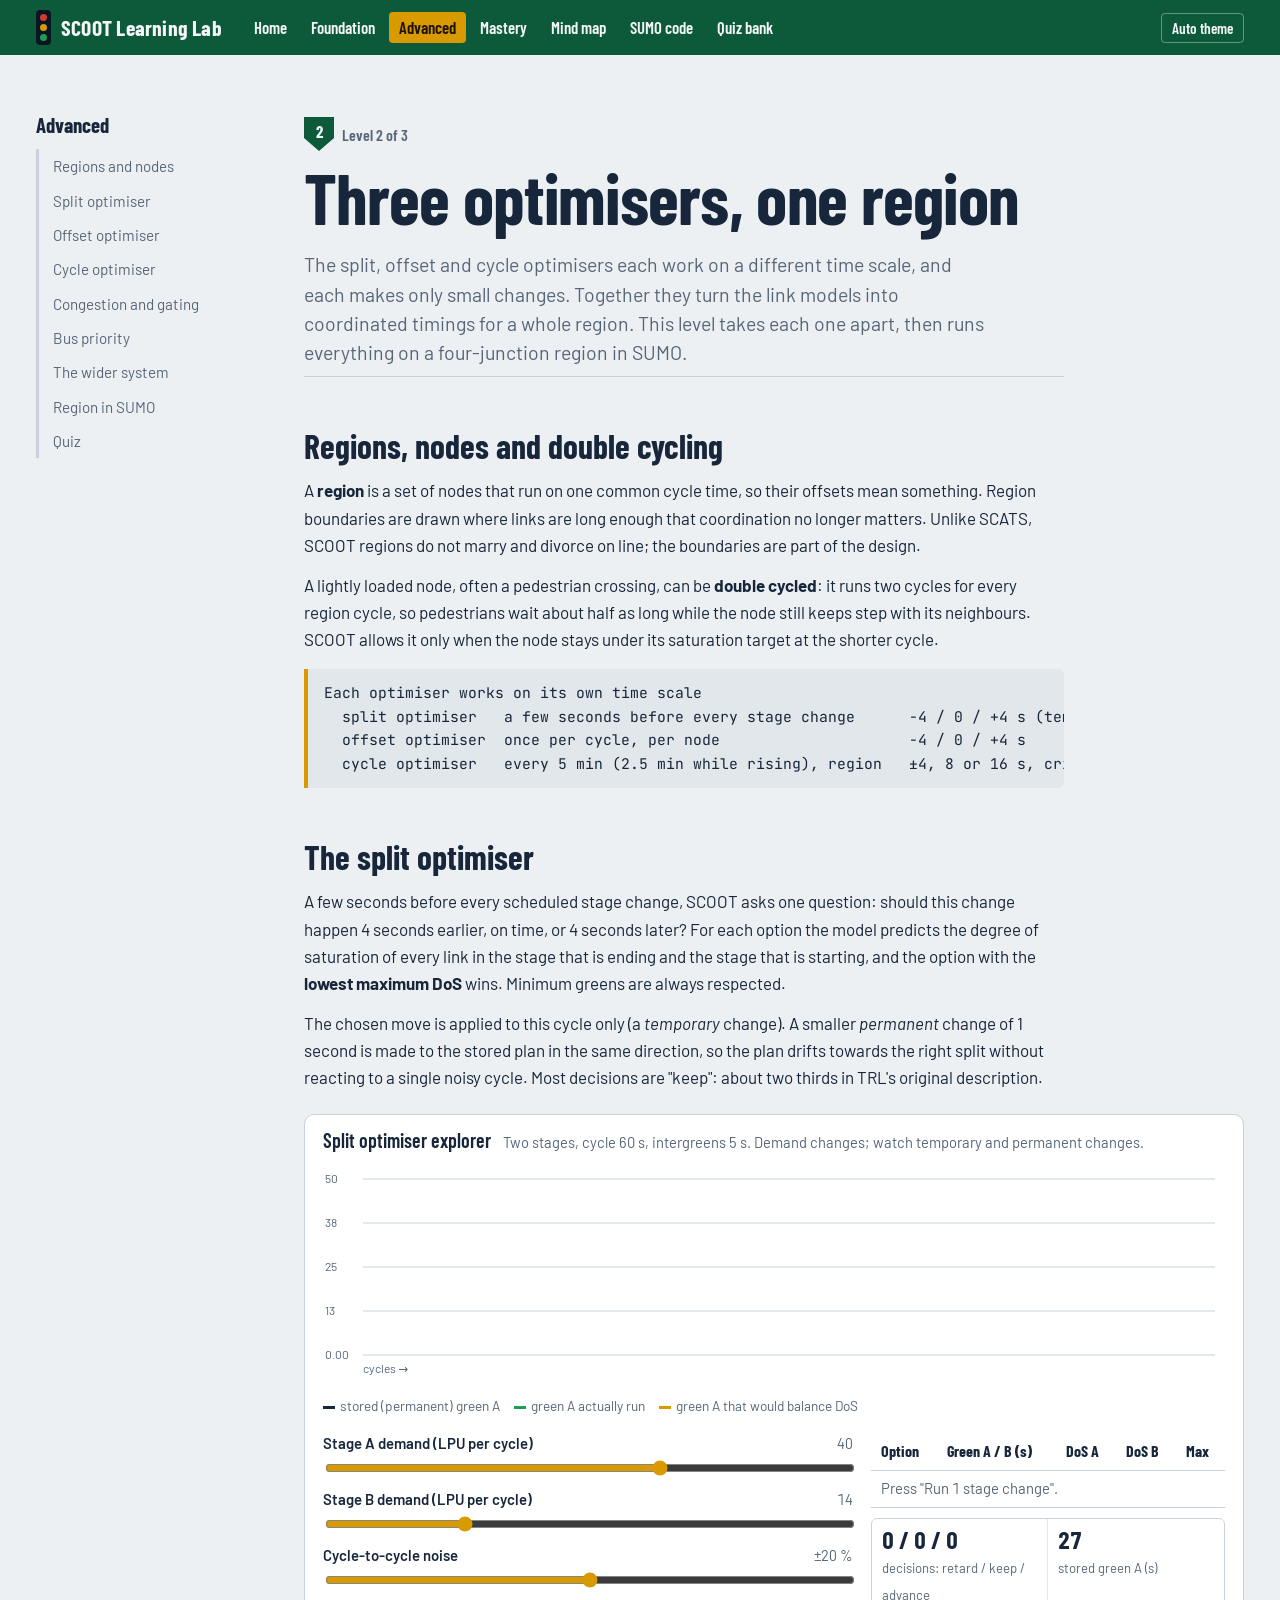
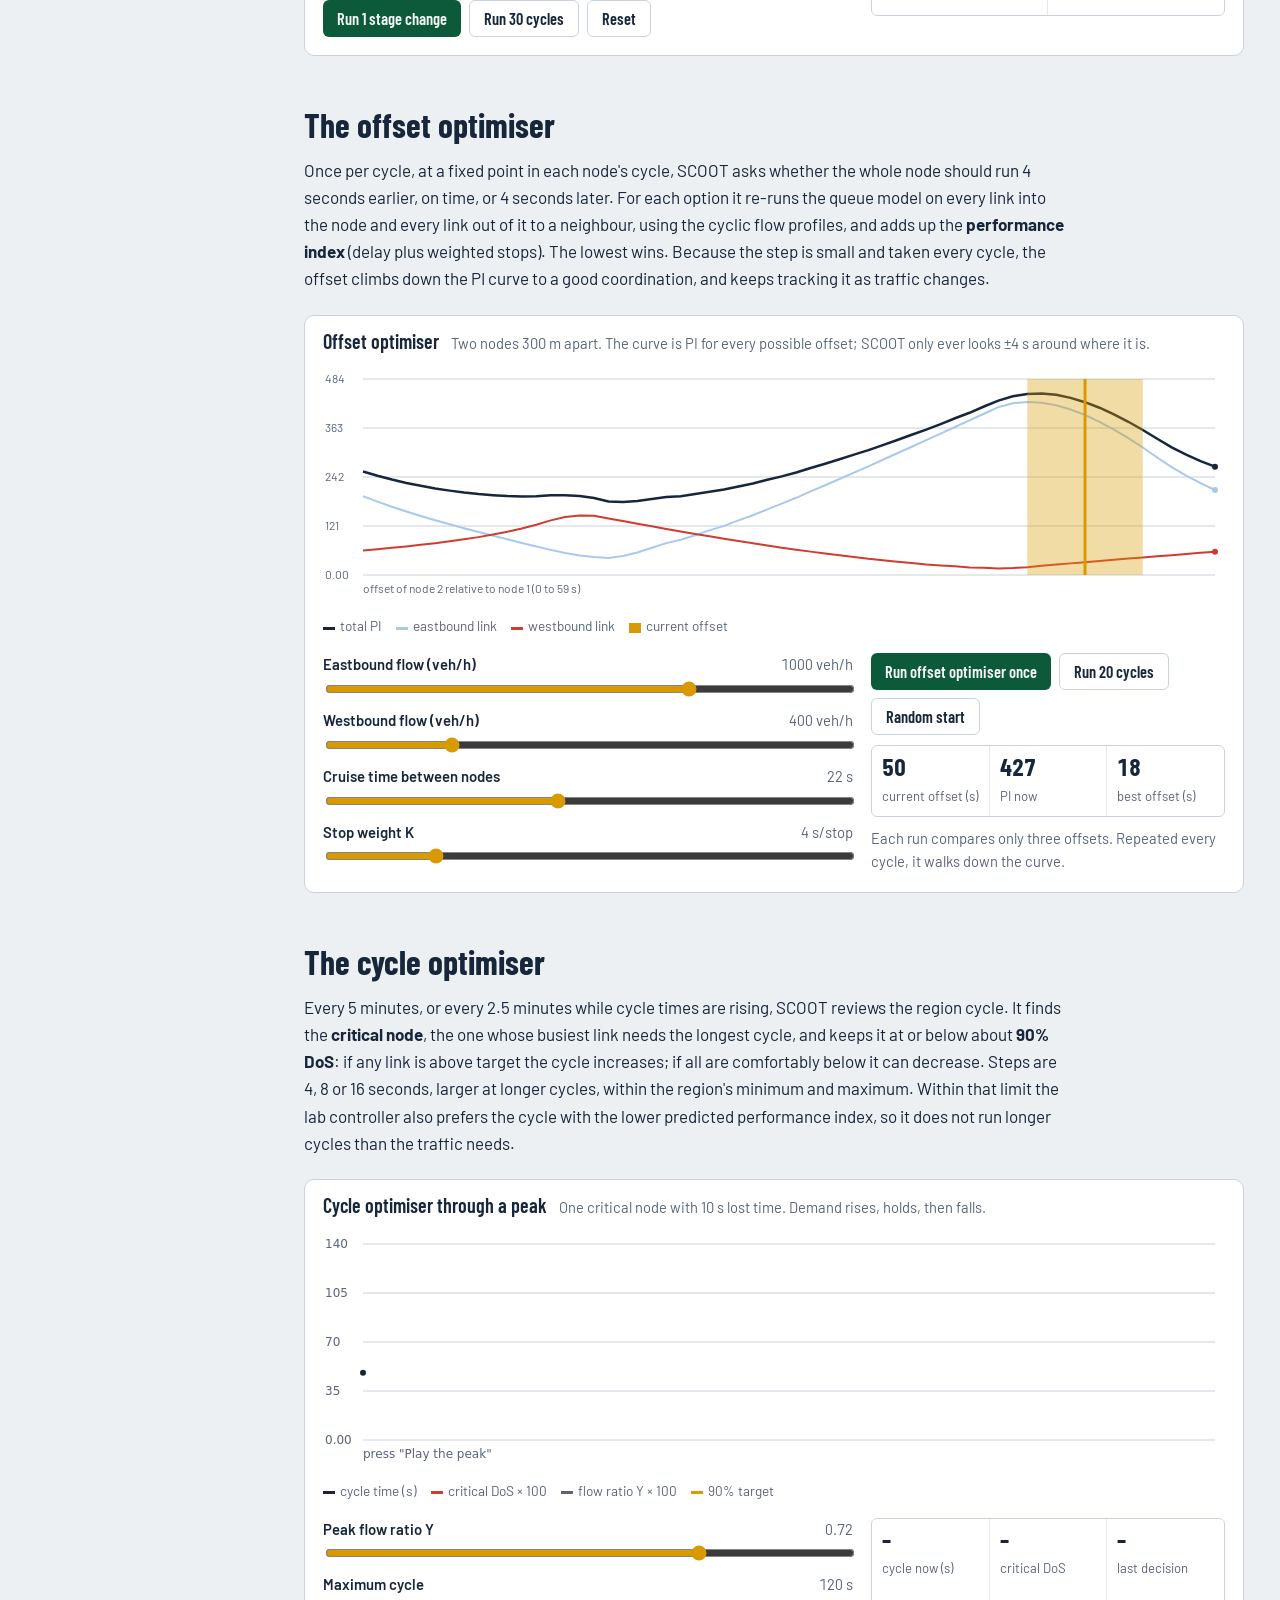
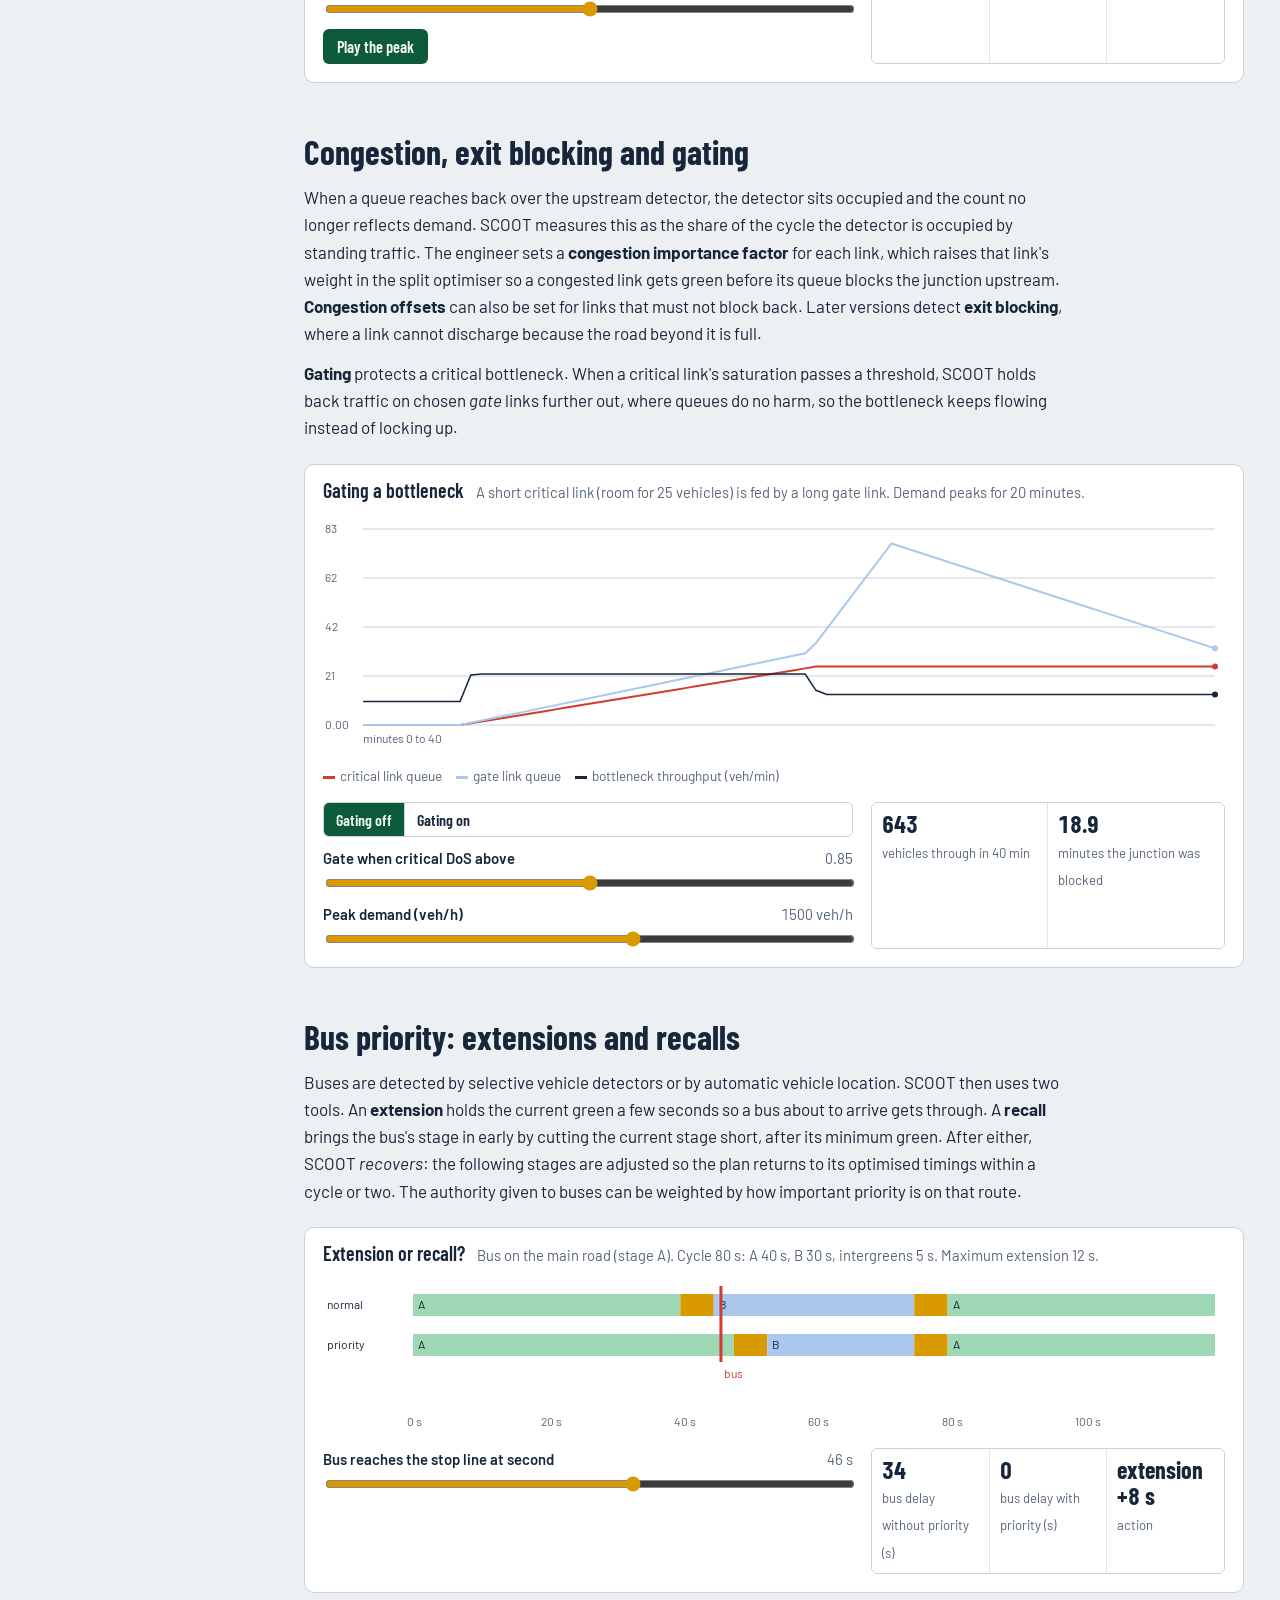
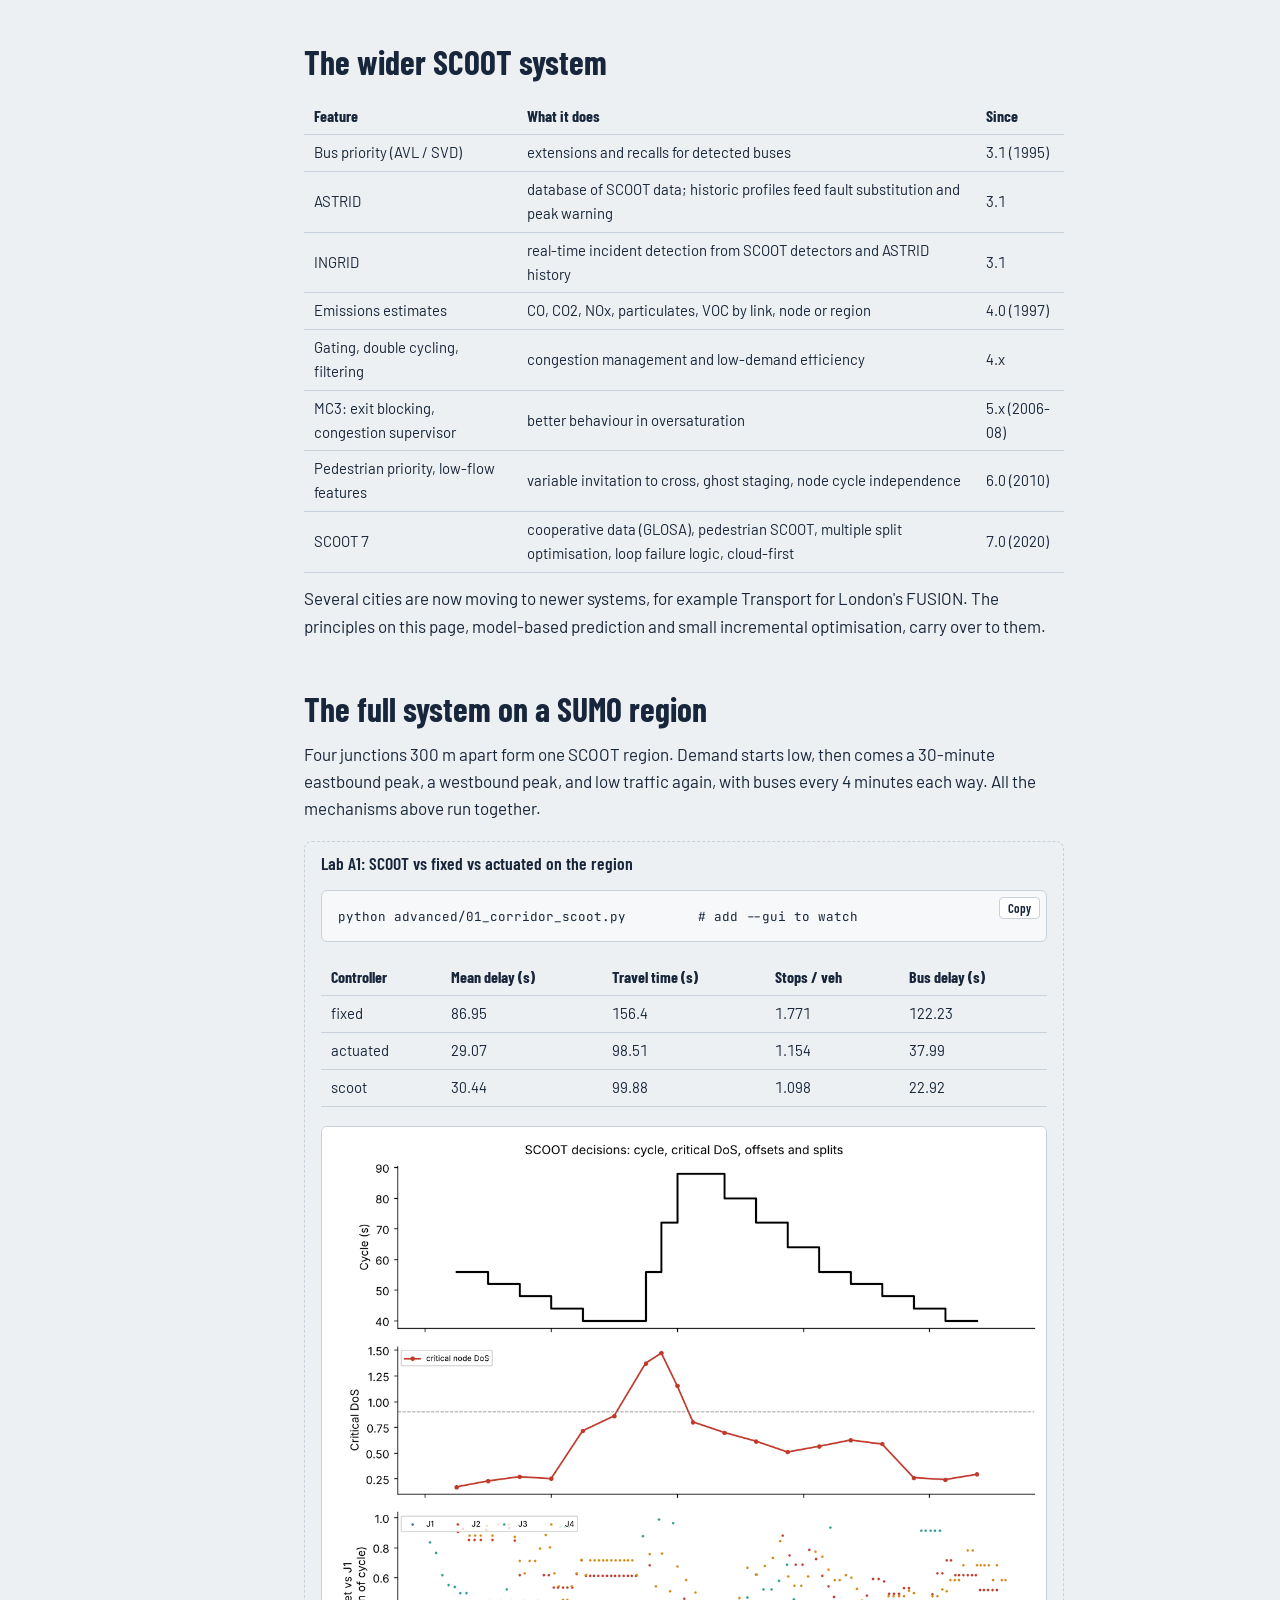
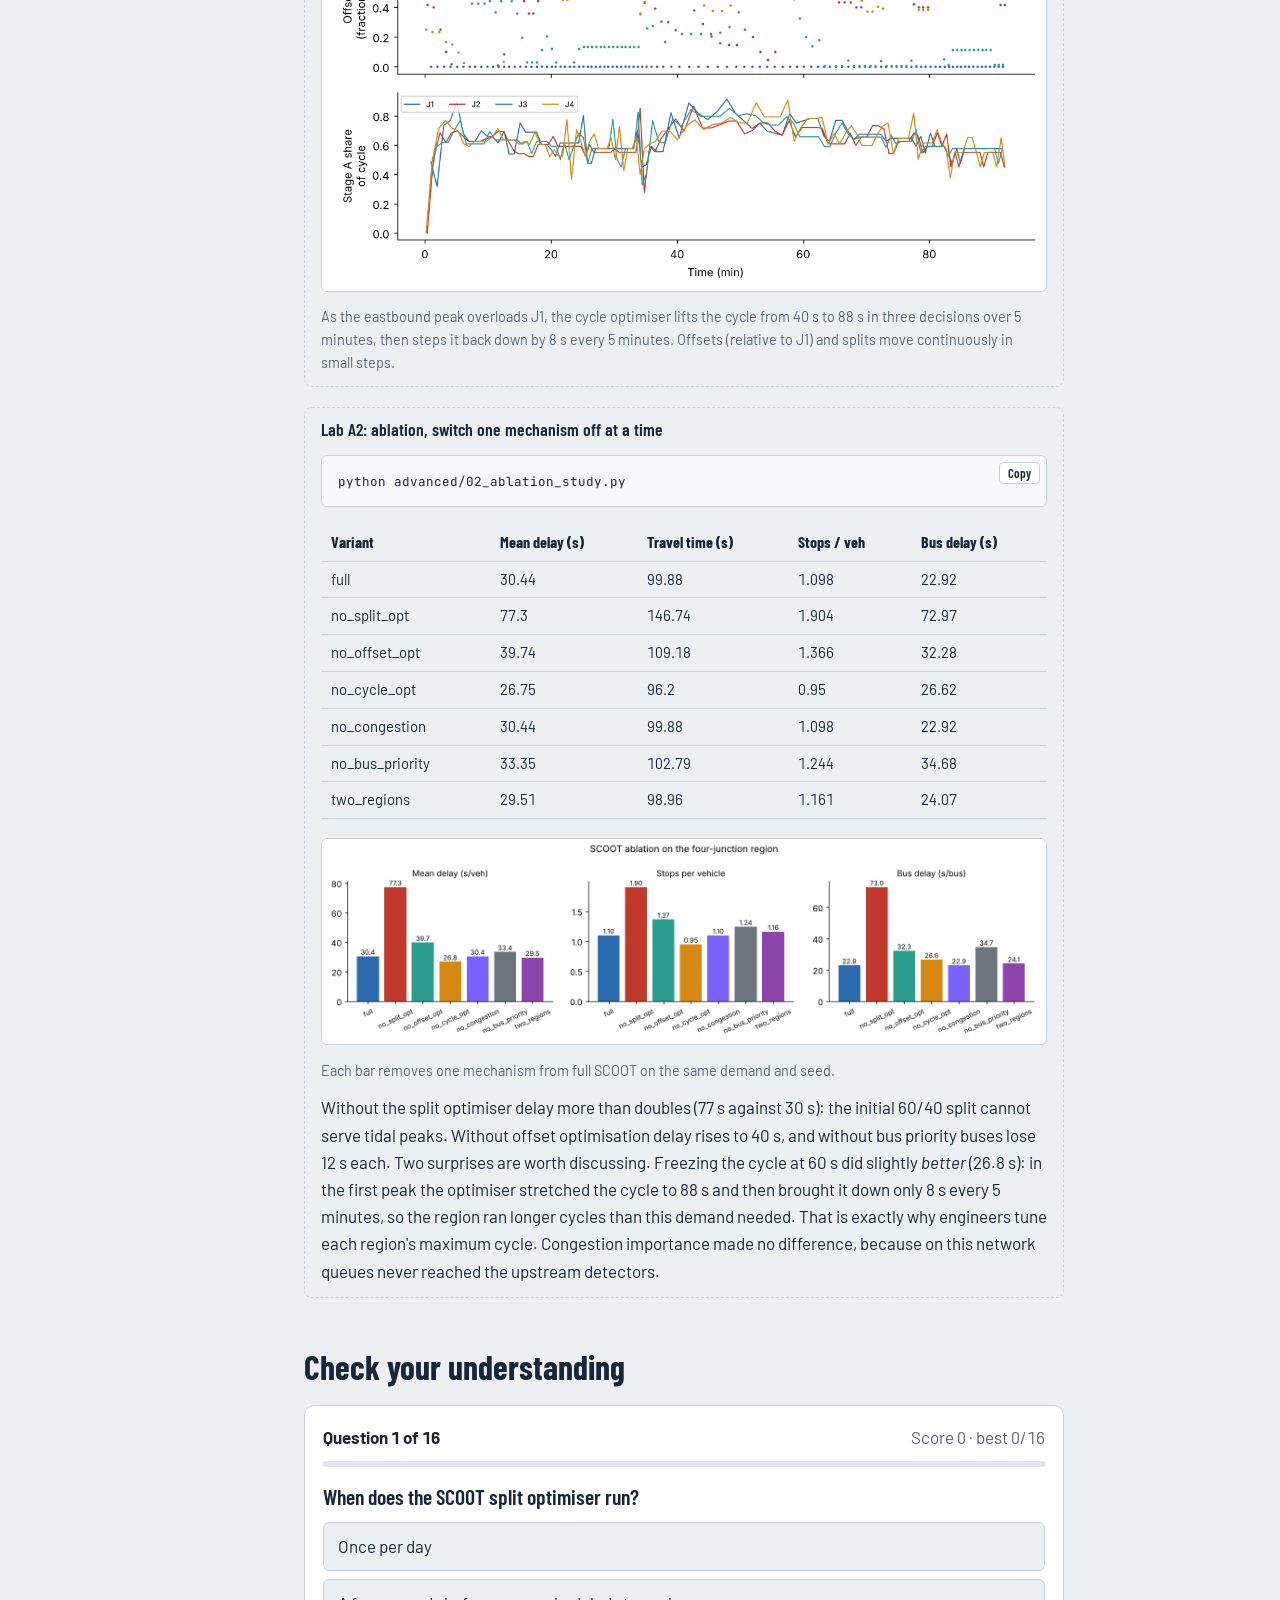
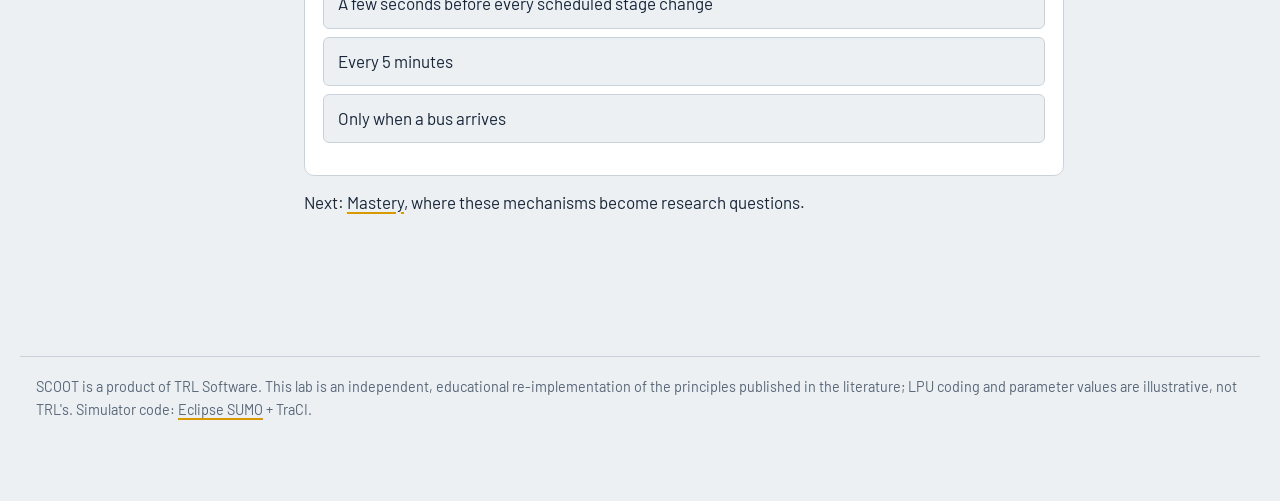
==== docs/advanced.html @ c35f0440 "Unpack SCOOT Learning Lab" ====
<!doctype html>
<html lang="en">
<head>
<meta charset="utf-8">
<meta name="viewport" content="width=device-width, initial-scale=1, viewport-fit=cover">
<title>SCOOT Advanced</title>
<meta name="claude:viewport-fit-sides" content="cover">
<link rel="preconnect" href="https://fonts.googleapis.com"><link rel="preconnect" href="https://fonts.gstatic.com" crossorigin>
<link rel="stylesheet" href="https://fonts.googleapis.com/css2?family=Barlow+Condensed:wght@500;600;700&family=Barlow:ital,wght@0,400;0,500;0,600;1,400&family=JetBrains+Mono:wght@400;600&display=swap">
<link rel="stylesheet" href="css/site.css">
</head>
<body>
<div class="wrap layout">
  <aside class="route" aria-label="On this page"><span class="level-name">Advanced</span><ol></ol></aside>
  <main class="content">
    <header class="level-head prose">
      <span class="level-tag"><span class="shield">2</span>Level 2 of 3</span>
      <h1>Three optimisers, one region</h1>
      <p class="lede">The split, offset and cycle optimisers each work on a different time scale, and each makes only small changes. Together they turn the link models into coordinated timings for a whole region. This level takes each one apart, then runs everything on a four-junction region in SUMO.</p>
    </header>

    <section class="prose">
      <h2 id="regions" data-short="Regions and nodes">Regions, nodes and double cycling</h2>
      <p>A <strong>region</strong> is a set of nodes that run on one common cycle time, so their offsets mean something. Region boundaries are drawn where links are long enough that coordination no longer matters. Unlike SCATS, SCOOT regions do not marry and divorce on line; the boundaries are part of the design.</p>
      <p>A lightly loaded node, often a pedestrian crossing, can be <strong>double cycled</strong>: it runs two cycles for every region cycle, so pedestrians wait about half as long while the node still keeps step with its neighbours. SCOOT allows it only when the node stays under its saturation target at the shorter cycle.</p>
      <div class="formula">Each optimiser works on its own time scale
  split optimiser   a few seconds before every stage change      -4 / 0 / +4 s (temporary), ±1 s (permanent)
  offset optimiser  once per cycle, per node                     -4 / 0 / +4 s
  cycle optimiser   every 5 min (2.5 min while rising), region   ±4, 8 or 16 s, critical node at or below 90%</div>
    </section>

    <section class="prose">
      <h2 id="split" data-short="Split optimiser">The split optimiser</h2>
      <p>A few seconds before every scheduled stage change, SCOOT asks one question: should this change happen 4 seconds earlier, on time, or 4 seconds later? For each option the model predicts the degree of saturation of every link in the stage that is ending and the stage that is starting, and the option with the <strong>lowest maximum DoS</strong> wins. Minimum greens are always respected.</p>
      <p>The chosen move is applied to this cycle only (a <em>temporary</em> change). A smaller <em>permanent</em> change of 1 second is made to the stored plan in the same direction, so the plan drifts towards the right split without reacting to a single noisy cycle. Most decisions are "keep": about two thirds in TRL's original description.</p>
    </section>
    <div class="bay">
      <div class="bay-head"><h4>Split optimiser explorer</h4><span class="hint">Two stages, cycle 60 s, intergreens 5 s. Demand changes; watch temporary and permanent changes.</span></div>
      <div class="bay-body">
        <canvas class="chart" id="spCv" style="height:210px" aria-label="Stored and actual stage A green over cycles"></canvas>
        <div class="legend"><span><i style="background:var(--fg)"></i>stored (permanent) green A</span><span><i style="background:var(--go)"></i>green A actually run</span><span><i style="background:var(--amber)"></i>green A that would balance DoS</span></div>
        <div class="bay-split">
          <div class="controls">
            <div class="ctl"><label for="spA">Stage A demand (LPU per cycle)</label><output id="spAo"></output><input type="range" id="spA" min="5" max="60" value="40"></div>
            <div class="ctl"><label for="spB">Stage B demand (LPU per cycle)</label><output id="spBo"></output><input type="range" id="spB" min="5" max="40" value="14"></div>
            <div class="ctl"><label for="spN">Cycle-to-cycle noise</label><output id="spNo"></output><input type="range" id="spN" min="0" max="0.4" step="0.05" value="0.2"></div>
            <div style="display:flex;gap:8px;flex-wrap:wrap"><button class="btn" type="button" id="spStep">Run 1 stage change</button><button class="btn ghost" type="button" id="spRun">Run 30 cycles</button><button class="btn ghost" type="button" id="spReset">Reset</button></div>
          </div>
          <div>
            <div class="table-scroll" style="margin-top:0"><table class="data"><thead><tr><th>Option</th><th>Green A / B (s)</th><th>DoS A</th><th>DoS B</th><th>Max</th></tr></thead><tbody id="spT"></tbody></table></div>
            <div class="readout" style="margin-top:10px"><div><b id="spKeep">–</b><span>decisions: retard / keep / advance</span></div><div><b id="spStored">–</b><span>stored green A (s)</span></div></div>
          </div>
        </div>
      </div>
    </div>

    <section class="prose">
      <h2 id="offset" data-short="Offset optimiser">The offset optimiser</h2>
      <p>Once per cycle, at a fixed point in each node's cycle, SCOOT asks whether the whole node should run 4 seconds earlier, on time, or 4 seconds later. For each option it re-runs the queue model on every link into the node and every link out of it to a neighbour, using the cyclic flow profiles, and adds up the <strong>performance index</strong> (delay plus weighted stops). The lowest wins. Because the step is small and taken every cycle, the offset climbs down the PI curve to a good coordination, and keeps tracking it as traffic changes.</p>
    </section>
    <div class="bay">
      <div class="bay-head"><h4>Offset optimiser</h4><span class="hint">Two nodes 300 m apart. The curve is PI for every possible offset; SCOOT only ever looks ±4 s around where it is.</span></div>
      <div class="bay-body">
        <canvas class="chart" id="ofCv" style="height:230px" aria-label="Performance index against offset"></canvas>
        <div class="legend"><span><i style="background:var(--fg)"></i>total PI</span><span><i style="background:var(--phase-b)"></i>eastbound link</span><span><i style="background:var(--stop)"></i>westbound link</span><span><i style="background:var(--amber);height:10px"></i>current offset</span></div>
        <div class="bay-split">
          <div class="controls">
            <div class="ctl"><label for="ofE">Eastbound flow (veh/h)</label><output id="ofEo"></output><input type="range" id="ofE" min="100" max="1400" step="50" value="1000"></div>
            <div class="ctl"><label for="ofW">Westbound flow (veh/h)</label><output id="ofWo"></output><input type="range" id="ofW" min="100" max="1400" step="50" value="400"></div>
            <div class="ctl"><label for="ofT">Cruise time between nodes</label><output id="ofTo"></output><input type="range" id="ofT" min="8" max="40" value="22"></div>
            <div class="ctl"><label for="ofK">Stop weight K</label><output id="ofKo"></output><input type="range" id="ofK" min="0" max="20" value="4"></div>
          </div>
          <div class="controls">
            <div style="display:flex;gap:8px;flex-wrap:wrap"><button class="btn" type="button" id="ofStep">Run offset optimiser once</button><button class="btn ghost" type="button" id="ofAuto">Run 20 cycles</button><button class="btn ghost" type="button" id="ofRand">Random start</button></div>
            <div class="readout"><div><b id="ofCur">–</b><span>current offset (s)</span></div><div><b id="ofPi">–</b><span>PI now</span></div><div><b id="ofBest">–</b><span>best offset (s)</span></div></div>
            <p class="muted" id="ofTxt" style="margin:0;font-size:.92rem"></p>
          </div>
        </div>
      </div>
    </div>

    <section class="prose">
      <h2 id="cycle" data-short="Cycle optimiser">The cycle optimiser</h2>
      <p>Every 5 minutes, or every 2.5 minutes while cycle times are rising, SCOOT reviews the region cycle. It finds the <strong>critical node</strong>, the one whose busiest link needs the longest cycle, and keeps it at or below about <strong>90% DoS</strong>: if any link is above target the cycle increases; if all are comfortably below it can decrease. Steps are 4, 8 or 16 seconds, larger at longer cycles, within the region's minimum and maximum. Within that limit the lab controller also prefers the cycle with the lower predicted performance index, so it does not run longer cycles than the traffic needs.</p>
    </section>
    <div class="bay">
      <div class="bay-head"><h4>Cycle optimiser through a peak</h4><span class="hint">One critical node with 10 s lost time. Demand rises, holds, then falls.</span></div>
      <div class="bay-body">
        <canvas class="chart" id="cyCv" style="height:230px" aria-label="Cycle time and critical DoS over a peak"></canvas>
        <div class="legend"><span><i style="background:var(--fg)"></i>cycle time (s)</span><span><i style="background:var(--stop)"></i>critical DoS × 100</span><span><i style="background:var(--muted)"></i>flow ratio Y × 100</span><span><i style="background:var(--amber)"></i>90% target</span></div>
        <div class="bay-split">
          <div class="controls">
            <div class="ctl"><label for="cyPk">Peak flow ratio Y</label><output id="cyPko"></output><input type="range" id="cyPk" min="0.4" max="0.85" step="0.01" value="0.72"></div>
            <div class="ctl"><label for="cyMax">Maximum cycle</label><output id="cyMaxo"></output><input type="range" id="cyMax" min="80" max="160" step="8" value="120"></div>
            <div style="display:flex;gap:8px;flex-wrap:wrap"><button class="btn" type="button" id="cyPlay">Play the peak</button></div>
          </div>
          <div class="readout"><div><b id="cyC">–</b><span>cycle now (s)</span></div><div><b id="cyD">–</b><span>critical DoS</span></div><div><b id="cyA">–</b><span>last decision</span></div></div>
        </div>
      </div>
    </div>

    <section class="prose">
      <h2 id="congestion" data-short="Congestion and gating">Congestion, exit blocking and gating</h2>
      <p>When a queue reaches back over the upstream detector, the detector sits occupied and the count no longer reflects demand. SCOOT measures this as the share of the cycle the detector is occupied by standing traffic. The engineer sets a <strong>congestion importance factor</strong> for each link, which raises that link's weight in the split optimiser so a congested link gets green before its queue blocks the junction upstream. <strong>Congestion offsets</strong> can also be set for links that must not block back. Later versions detect <strong>exit blocking</strong>, where a link cannot discharge because the road beyond it is full.</p>
      <p><strong>Gating</strong> protects a critical bottleneck. When a critical link's saturation passes a threshold, SCOOT holds back traffic on chosen <em>gate</em> links further out, where queues do no harm, so the bottleneck keeps flowing instead of locking up.</p>
    </section>
    <div class="bay">
      <div class="bay-head"><h4>Gating a bottleneck</h4><span class="hint">A short critical link (room for 25 vehicles) is fed by a long gate link. Demand peaks for 20 minutes.</span></div>
      <div class="bay-body">
        <canvas class="chart" id="gtCv" style="height:230px" aria-label="Queues on critical and gate links"></canvas>
        <div class="legend"><span><i style="background:var(--stop)"></i>critical link queue</span><span><i style="background:var(--phase-b)"></i>gate link queue</span><span><i style="background:var(--fg)"></i>bottleneck throughput (veh/min)</span></div>
        <div class="bay-split">
          <div class="controls">
            <div class="seg" role="group" aria-label="Gating" id="gtMode"><button type="button" data-g="off" aria-pressed="true">Gating off</button><button type="button" data-g="on">Gating on</button></div>
            <div class="ctl"><label for="gtTh">Gate when critical DoS above</label><output id="gtTho"></output><input type="range" id="gtTh" min="0.7" max="1.0" step="0.01" value="0.85"></div>
            <div class="ctl"><label for="gtPk">Peak demand (veh/h)</label><output id="gtPko"></output><input type="range" id="gtPk" min="800" max="2000" step="50" value="1500"></div>
          </div>
          <div class="readout"><div><b id="gtTp">–</b><span>vehicles through in 40 min</span></div><div><b id="gtBlk">–</b><span>minutes the junction was blocked</span></div></div>
        </div>
      </div>
    </div>

    <section class="prose">
      <h2 id="priority" data-short="Bus priority">Bus priority: extensions and recalls</h2>
      <p>Buses are detected by selective vehicle detectors or by automatic vehicle location. SCOOT then uses two tools. An <strong>extension</strong> holds the current green a few seconds so a bus about to arrive gets through. A <strong>recall</strong> brings the bus's stage in early by cutting the current stage short, after its minimum green. After either, SCOOT <em>recovers</em>: the following stages are adjusted so the plan returns to its optimised timings within a cycle or two. The authority given to buses can be weighted by how important priority is on that route.</p>
    </section>
    <div class="bay">
      <div class="bay-head"><h4>Extension or recall?</h4><span class="hint">Bus on the main road (stage A). Cycle 80 s: A 40 s, B 30 s, intergreens 5 s. Maximum extension 12 s.</span></div>
      <div class="bay-body">
        <canvas class="chart" id="ptCv" style="height:150px" aria-label="Signal timeline with and without priority"></canvas>
        <div class="bay-split">
          <div class="controls"><div class="ctl"><label for="ptT">Bus reaches the stop line at second</label><output id="ptTo"></output><input type="range" id="ptT" min="0" max="79" value="46"></div></div>
          <div class="readout"><div><b id="ptD0">–</b><span>bus delay without priority (s)</span></div><div><b id="ptD1">–</b><span>bus delay with priority (s)</span></div><div><b id="ptX">–</b><span>action</span></div></div>
        </div>
      </div>
    </div>

    <section class="prose">
      <h2 id="features" data-short="The wider system">The wider SCOOT system</h2>
      <div class="table-scroll"><table class="data">
        <thead><tr><th>Feature</th><th>What it does</th><th>Since</th></tr></thead>
        <tbody>
          <tr><td>Bus priority (AVL / SVD)</td><td>extensions and recalls for detected buses</td><td>3.1 (1995)</td></tr>
          <tr><td>ASTRID</td><td>database of SCOOT data; historic profiles feed fault substitution and peak warning</td><td>3.1</td></tr>
          <tr><td>INGRID</td><td>real-time incident detection from SCOOT detectors and ASTRID history</td><td>3.1</td></tr>
          <tr><td>Emissions estimates</td><td>CO, CO2, NOx, particulates, VOC by link, node or region</td><td>4.0 (1997)</td></tr>
          <tr><td>Gating, double cycling, filtering</td><td>congestion management and low-demand efficiency</td><td>4.x</td></tr>
          <tr><td>MC3: exit blocking, congestion supervisor</td><td>better behaviour in oversaturation</td><td>5.x (2006-08)</td></tr>
          <tr><td>Pedestrian priority, low-flow features</td><td>variable invitation to cross, ghost staging, node cycle independence</td><td>6.0 (2010)</td></tr>
          <tr><td>SCOOT 7</td><td>cooperative data (GLOSA), pedestrian SCOOT, multiple split optimisation, loop failure logic, cloud-first</td><td>7.0 (2020)</td></tr>
        </tbody></table></div>
      <p>Several cities are now moving to newer systems, for example Transport for London's FUSION. The principles on this page, model-based prediction and small incremental optimisation, carry over to them.</p>
    </section>

    <section class="prose">
      <h2 id="sumo" data-short="Region in SUMO">The full system on a SUMO region</h2>
      <p>Four junctions 300 m apart form one SCOOT region. Demand starts low, then comes a 30-minute eastbound peak, a westbound peak, and low traffic again, with buses every 4 minutes each way. All the mechanisms above run together.</p>
      <div class="runit"><h4>Lab A1: SCOOT vs fixed vs actuated on the region</h4>
        <pre><code>python advanced/01_corridor_scoot.py         # add --gui to watch</code></pre>
        <div id="advTable" class="table-scroll"></div>
        <figure><img src="assets/results/advanced_corridor_timeline.png" alt="SCOOT cycle time, critical DoS, offsets and stage A share over 90 minutes on four junctions" loading="lazy"><figcaption>As the eastbound peak overloads J1, the cycle optimiser lifts the cycle from 40 s to 88 s in three decisions over 5 minutes, then steps it back down by 8 s every 5 minutes. Offsets (relative to J1) and splits move continuously in small steps.</figcaption></figure>
      </div>
      <div class="runit"><h4>Lab A2: ablation, switch one mechanism off at a time</h4>
        <pre><code>python advanced/02_ablation_study.py</code></pre>
        <div id="ablTable" class="table-scroll"></div>
        <figure><img src="assets/results/advanced_ablation.png" alt="Delay, stops and bus delay for each ablation variant" loading="lazy"><figcaption>Each bar removes one mechanism from full SCOOT on the same demand and seed.</figcaption></figure>
        <p>Without the split optimiser delay more than doubles (77 s against 30 s): the initial 60/40 split cannot serve tidal peaks. Without offset optimisation delay rises to 40 s, and without bus priority buses lose 12 s each. Two surprises are worth discussing. Freezing the cycle at 60 s did slightly <em>better</em> (26.8 s): in the first peak the optimiser stretched the cycle to 88 s and then brought it down only 8 s every 5 minutes, so the region ran longer cycles than this demand needed. That is exactly why engineers tune each region's maximum cycle. Congestion importance made no difference, because on this network queues never reached the upstream detectors.</p>
      </div>
    </section>

    <section class="prose">
      <h2 id="quiz" data-short="Quiz">Check your understanding</h2>
      <div class="quiz" id="quizA"></div>
      <p>Next: <a href="mastery.html">Mastery</a>, where these mechanisms become research questions.</p>
    </section>
  </main>
</div>
<script src="js/engine.js"></script>
<script src="js/quizdata.js"></script>
<script src="js/results.js"></script>
<script src="js/common.js"></script>
<script src="js/advanced.js"></script>
</body>
</html>
---- docs/css/site.css ----
/* SCOOT Learning Lab
   Layout: signage band nav, left "route" index + 760px reading column, wide bays for simulators.
   Type: Barlow Condensed (road-sign display), Barlow (body), JetBrains Mono (code). */
:root {
  --paper: #edf0f2;
  --surface: #ffffff;
  --sunk: #e2e7eb;
  --fg: #17263a;
  --muted: #566578;
  --line: #c9d2da;
  --band: #0d5a3a;
  --band-fg: #f4f6f8;
  --amber: #d99a00;
  --amber-ink: #8a5f00;
  --go: #1f9d55;
  --stop: #d23b2f;
  --phase-a: #9fd8b5;
  --phase-b: #a9c8ec;
  --phase-c: #e6c8f0;
  --road: #4a5562;
  --road-verge: #dfe5e1;
  --marking: #f3f4f1;
  --loop: #9aa6b2;
  --car: #f6f7f8;
  --car-alt: #6fb3ff;
  --signal-body: #1b2633;
  --code-bg: #f6f8fa;
  --display: "Barlow Condensed", "Arial Narrow", "Roboto Condensed", sans-serif;
  --body: "Barlow", "Segoe UI", system-ui, sans-serif;
  --mono: "JetBrains Mono", ui-monospace, "SFMono-Regular", Menlo, Consolas, monospace;
  --radius: 6px;
}
@media (prefers-color-scheme: dark) {
  :root:not([data-theme="light"]) {
    --paper: #0f1620; --surface: #17212d; --sunk: #1e2a38; --fg: #e3e9ef; --muted: #9babbb; --line: #2c3a4a;
    --band: #0a3d28; --band-fg: #eef2f6; --amber: #f2b526; --amber-ink: #f2c55a; --go: #38c172; --stop: #ef5a4c;
    --phase-a: #1f5b3a; --phase-b: #24476e; --phase-c: #553366;
    --road: #3a434e; --road-verge: #1a2430; --marking: #c9ced3; --loop: #61707f; --car: #e9edf1; --car-alt: #6fb3ff;
    --signal-body: #05090d; --code-bg: #121b26; color-scheme: dark;
  }
}
:root[data-theme="dark"] {
  --paper: #0f1620; --surface: #17212d; --sunk: #1e2a38; --fg: #e3e9ef; --muted: #9babbb; --line: #2c3a4a;
  --band: #0a3d28; --band-fg: #eef2f6; --amber: #f2b526; --amber-ink: #f2c55a; --go: #38c172; --stop: #ef5a4c;
  --phase-a: #1f5b3a; --phase-b: #24476e; --phase-c: #553366;
  --road: #3a434e; --road-verge: #1a2430; --marking: #c9ced3; --loop: #61707f; --car: #e9edf1; --car-alt: #6fb3ff;
  --signal-body: #05090d; --code-bg: #121b26; color-scheme: dark;
}

* { box-sizing: border-box; }
html { -webkit-text-size-adjust: 100%; }
body {
  margin: 0; background: var(--paper); color: var(--fg);
  font: 17px/1.6 var(--body);
}
a { color: inherit; text-decoration-color: var(--amber); text-underline-offset: 3px; text-decoration-thickness: 2px; }
a:hover { text-decoration-color: var(--fg); }
:focus-visible { outline: 3px solid var(--amber); outline-offset: 2px; border-radius: 3px; }
img { max-width: 100%; height: auto; }
h1, h2, h3, h4 { font-family: var(--display); line-height: 1.1; text-wrap: balance; margin: 0; }
h1 { font-size: clamp(2.6rem, 6vw, 4.4rem); font-weight: 700; letter-spacing: -0.01em; }
h2 { font-size: 2.1rem; font-weight: 700; margin-top: 3.2rem; }
h3 { font-size: 1.45rem; font-weight: 600; margin-top: 2rem; }
h4 { font-size: 1.15rem; font-weight: 600; margin-top: 1.4rem; }
p, ul, ol { margin: 0.8rem 0 0; }
li + li { margin-top: 0.25rem; }
code, pre, kbd { font-family: var(--mono); font-size: 0.86em; }
:not(pre) > code { background: var(--sunk); padding: 0.1em 0.35em; border-radius: 4px; }
pre { background: var(--code-bg); border: 1px solid var(--line); border-radius: var(--radius); padding: 14px 16px; overflow-x: auto; line-height: 1.5; margin: 1rem 0 0; position: relative; }
.muted { color: var(--muted); }
.num { font-variant-numeric: tabular-nums; }

/* ---------- signage band ---------- */
.band { background: var(--band); color: var(--band-fg); position: sticky; top: env(safe-area-inset-top, 0px); z-index: 20; }
body::before { content: ""; position: fixed; inset: 0 0 auto; height: env(safe-area-inset-top, 0px); z-index: 10; background: var(--band); }
.band-inner { max-width: 1240px; margin: 0 auto; display: flex; align-items: center; gap: 22px; flex-wrap: wrap;
  padding-block: 10px; padding-left: max(16px, env(safe-area-inset-left, 0px)); padding-right: max(16px, env(safe-area-inset-right, 0px)); }
.brand { font: 700 1.35rem/1 var(--display); text-decoration: none; display: flex; align-items: center; gap: 10px; letter-spacing: 0.01em; }
.brand-mark { display: inline-grid; grid-template-rows: repeat(3, 7px); gap: 3px; background: #0a1522; padding: 4px; border-radius: 4px; }
.brand-mark i { width: 7px; height: 7px; border-radius: 50%; display: block; }
.band nav { display: flex; gap: 4px; flex-wrap: wrap; font: 600 1.05rem/1 var(--display); }
.band nav a { text-decoration: none; padding: 7px 10px; border-radius: 4px; }
.band nav a[aria-current="page"] { background: var(--amber); color: #1a1300; }
.band nav a:not([aria-current]):hover { background: rgba(255,255,255,0.1); }
.theme-btn { margin-left: auto; background: transparent; color: inherit; border: 1px solid rgba(255,255,255,0.35); border-radius: 4px; font: 600 0.95rem var(--display); padding: 5px 10px; cursor: pointer; }

/* ---------- page frame ---------- */
.wrap { max-width: 1240px; margin: 0 auto; padding-block: 0 80px;
  padding-left: max(16px, env(safe-area-inset-left, 0px)); padding-right: max(16px, env(safe-area-inset-right, 0px)); }
.layout { display: grid; grid-template-columns: 220px minmax(0, 1fr); gap: 48px; align-items: start; }
.route { position: sticky; top: calc(env(safe-area-inset-top, 0px) + 76px); padding-top: 36px; font-size: 0.95rem; }
.route ol { list-style: none; padding: 0; margin: 10px 0 0; border-left: 3px solid var(--line); }
.route li { margin: 0; }
.route a { display: block; padding: 5px 0 5px 14px; margin-left: -3px; border-left: 3px solid transparent; text-decoration: none; color: var(--muted); }
.route a:hover, .route a.on { color: var(--fg); border-left-color: var(--amber); }
.route .level-name { font: 700 1.3rem var(--display); }
.content { min-width: 0; padding-top: 28px; }
.prose { max-width: 760px; }
.lede { font-size: 1.22rem; line-height: 1.5; color: var(--muted); max-width: 680px; margin-top: 14px; }
@media (max-width: 920px) { .layout { grid-template-columns: minmax(0, 1fr); gap: 0; } .route { display: none; } }

/* level header */
.level-head { padding: 34px 0 8px; border-bottom: 1px solid var(--line); }
.level-tag { display: inline-flex; align-items: center; gap: 8px; font: 600 1rem var(--display); color: var(--muted); }
.shield { display: inline-grid; place-items: center; width: 30px; height: 34px; background: var(--band); color: var(--band-fg);
  clip-path: polygon(0 0, 100% 0, 100% 62%, 50% 100%, 0 62%); font: 700 1.05rem var(--display); padding-bottom: 6px; }
.level-head h1 { margin-top: 8px; }

/* ---------- simulator bays ---------- */
.bay { background: var(--surface); border: 1px solid var(--line); border-radius: 10px; margin-top: 1.4rem; overflow: hidden; }
.bay-head { padding: 14px 18px 0; display: flex; gap: 12px; align-items: baseline; flex-wrap: wrap; }
.bay-head h4 { margin: 0; font-size: 1.25rem; }
.bay-head .hint { color: var(--muted); font-size: 0.92rem; }
.bay-body { padding: 14px 18px 18px; display: grid; gap: 16px; }
.bay-split { display: grid; grid-template-columns: minmax(0, 1.5fr) minmax(0, 1fr); gap: 18px; }
@media (max-width: 760px) { .bay-split { grid-template-columns: minmax(0, 1fr); } }
canvas.sim { width: 100%; height: 340px; display: block; border-radius: 6px; background: var(--road-verge); }
canvas.chart { width: 100%; height: 190px; display: block; }
.controls { display: grid; gap: 10px; align-content: start; }
.ctl { display: grid; grid-template-columns: 1fr auto; gap: 2px 10px; font-size: 0.93rem; }
.ctl label { font-weight: 600; }
.ctl output { font-variant-numeric: tabular-nums; color: var(--muted); }
.ctl input[type=range] { grid-column: 1 / -1; width: 100%; accent-color: var(--amber); }
.seg { display: inline-flex; border: 1px solid var(--line); border-radius: 6px; overflow: hidden; flex-wrap: wrap; }
.seg button { background: transparent; border: 0; padding: 7px 12px; font: 600 1rem var(--display); color: var(--fg); cursor: pointer; }
.seg button + button { border-left: 1px solid var(--line); }
.seg button[aria-pressed="true"] { background: var(--band); color: var(--band-fg); }
.btn { background: var(--band); color: var(--band-fg); border: 0; border-radius: 6px; padding: 8px 14px; font: 600 1.02rem var(--display); cursor: pointer; }
.btn.ghost { background: transparent; color: var(--fg); border: 1px solid var(--line); }
.btn:disabled { opacity: 0.5; cursor: default; }
.readout { display: grid; grid-template-columns: repeat(auto-fit, minmax(110px, 1fr)); background: var(--surface); border: 1px solid var(--line); border-radius: 6px; overflow: hidden; }
.readout div { background: var(--surface); padding: 8px 10px; box-shadow: 0 0 0 0.5px var(--line); }
.readout b { display: block; font: 700 1.5rem/1.1 var(--display); font-variant-numeric: tabular-nums; }
.readout span { font-size: 0.82rem; color: var(--muted); }
.legend { display: flex; gap: 14px; flex-wrap: wrap; font-size: 0.85rem; color: var(--muted); }
.legend i { display: inline-block; width: 12px; height: 3px; vertical-align: middle; margin-right: 5px; }

/* formula + concept blocks */
.formula { font-family: var(--mono); background: var(--sunk); border-left: 4px solid var(--amber); padding: 12px 16px; margin-top: 1rem; border-radius: 0 6px 6px 0; overflow-x: auto; white-space: pre; font-size: 0.92rem; }
.defs { display: grid; grid-template-columns: max-content 1fr; gap: 6px 18px; margin-top: 1rem; }
.defs dt { font: 700 1.05rem var(--display); }
.defs dd { margin: 0; }
@media (max-width: 560px) { .defs { grid-template-columns: 1fr; } .defs dd { margin-bottom: 8px; } }
.callout { margin-top: 1.2rem; padding: 12px 16px; border: 1px solid var(--line); border-radius: 6px; background: var(--surface); }
.callout strong:first-child { font-family: var(--display); font-size: 1.08rem; }
table.data { border-collapse: collapse; width: 100%; font-size: 0.93rem; font-variant-numeric: tabular-nums; }
table.data th, table.data td { padding: 6px 10px; border-bottom: 1px solid var(--line); text-align: left; }
table.data th { font-family: var(--display); font-size: 1rem; }
table.data tr.best td { background: color-mix(in srgb, var(--go) 14%, transparent); }
.table-scroll { overflow-x: auto; margin-top: 1rem; }
figure { margin: 1.2rem 0 0; }
figure img { border: 1px solid var(--line); border-radius: 6px; background: #fff; }
figcaption { font-size: 0.9rem; color: var(--muted); margin-top: 6px; }

/* run-it boxes */
.runit { margin-top: 1.2rem; border: 1px dashed var(--line); border-radius: 8px; padding: 12px 16px; }
.runit h4 { margin: 0; font-size: 1.1rem; }
.copy { position: absolute; top: 6px; right: 6px; font: 600 0.8rem var(--display); background: var(--surface); color: var(--fg); border: 1px solid var(--line); border-radius: 4px; padding: 2px 8px; cursor: pointer; }

/* quiz */
.quiz { background: var(--surface); border: 1px solid var(--line); border-radius: 10px; padding: 18px; margin-top: 1.2rem; }
.quiz-top { display: flex; justify-content: space-between; gap: 12px; flex-wrap: wrap; align-items: center; }
.quiz-progress { height: 6px; background: var(--sunk); border-radius: 3px; overflow: hidden; margin-top: 10px; }
.quiz-progress i { display: block; height: 100%; background: var(--amber); transition: width .25s; }
.quiz-q { font: 600 1.35rem/1.25 var(--display); margin-top: 16px; }
.quiz-opts { display: grid; gap: 8px; margin-top: 12px; }
.quiz-opts button { text-align: left; background: var(--paper); border: 1px solid var(--line); border-radius: 6px; padding: 10px 14px; font: inherit; color: var(--fg); cursor: pointer; }
.quiz-opts button:hover:not(:disabled) { border-color: var(--fg); }
.quiz-opts button.right { border-color: var(--go); background: color-mix(in srgb, var(--go) 16%, var(--surface)); }
.quiz-opts button.wrong { border-color: var(--stop); background: color-mix(in srgb, var(--stop) 14%, var(--surface)); }
.quiz-exp { margin-top: 12px; padding: 10px 14px; border-left: 4px solid var(--amber); background: var(--sunk); border-radius: 0 6px 6px 0; }
.quiz-nav { display: flex; gap: 10px; margin-top: 14px; flex-wrap: wrap; }

/* home */
.hero { display: grid; grid-template-columns: minmax(0, 1fr) minmax(0, 1.15fr); gap: 40px; align-items: center; padding: 40px 0 20px; }
.hero h1 { font-size: clamp(2.8rem, 6.5vw, 5rem); }
.hero canvas.sim { height: 380px; }
@media (max-width: 860px) { .hero { grid-template-columns: minmax(0, 1fr); gap: 20px; } .hero canvas.sim { height: 300px; } }
.levels { display: grid; grid-template-columns: repeat(3, minmax(0, 1fr)); gap: 0; margin-top: 2.4rem; border-top: 4px solid var(--band); }
.levels a { text-decoration: none; padding: 20px 22px 24px; border-right: 1px solid var(--line); display: grid; gap: 8px; align-content: start; }
.levels a:last-child { border-right: 0; }
.levels a:hover { background: var(--surface); }
.levels h3 { margin: 0; font-size: 1.8rem; }
.levels ul { padding-left: 18px; margin: 0; font-size: 0.95rem; color: var(--muted); }
@media (max-width: 760px) { .levels { grid-template-columns: minmax(0, 1fr); } .levels a { border-right: 0; border-bottom: 1px solid var(--line); } }
.toolbelt { display: grid; grid-template-columns: repeat(auto-fit, minmax(220px, 1fr)); gap: 24px; margin-top: 1.4rem; }
.toolbelt div h4 { margin-top: 0; }
footer.site { border-top: 1px solid var(--line); margin-top: 60px; padding-top: 18px; font-size: 0.9rem; color: var(--muted); }

/* research cards (mastery) */
.research { border-top: 3px solid var(--band); padding-top: 4px; margin-top: 2.6rem; }
.research .rq { font-size: 1.1rem; font-style: italic; color: var(--muted); }
.facts { display: grid; grid-template-columns: max-content 1fr; gap: 4px 16px; margin-top: 1rem; font-size: 0.95rem; }
.facts dt { font-weight: 600; }
.facts dd { margin: 0; }
@media (max-width: 560px) { .facts { grid-template-columns: 1fr; } }

/* mind map */
.mm-wrap { background: var(--surface); border: 1px solid var(--line); border-radius: 10px; margin-top: 1.2rem; overflow: hidden; }
.mm-tools { display: flex; gap: 10px; flex-wrap: wrap; align-items: center; padding: 12px 14px; border-bottom: 1px solid var(--line); }
.mm-tools input { font: inherit; padding: 6px 10px; border: 1px solid var(--line); border-radius: 6px; background: var(--paper); color: var(--fg); min-width: 0; flex: 1 1 200px; }
#mm { width: 100%; height: 72vh; min-height: 460px; display: block; cursor: grab; }
#mm text { font-family: var(--body); fill: var(--fg); }
.mm-detail { padding: 12px 16px; border-top: 1px solid var(--line); min-height: 64px; }

@media (prefers-reduced-motion: reduce) { * { transition: none !important; animation: none !important; } }

/* compact band on phones: brand + theme on one row, nav scrolls sideways */
@media (max-width: 760px) {
  .band { position: static; }
  .band-inner { gap: 8px 12px; }
  .band nav { order: 3; width: 100%; flex-wrap: nowrap; overflow-x: auto; scrollbar-width: none; }
  .band nav a { white-space: nowrap; }
  .theme-btn { order: 2; }
  .route { top: 0; }
}
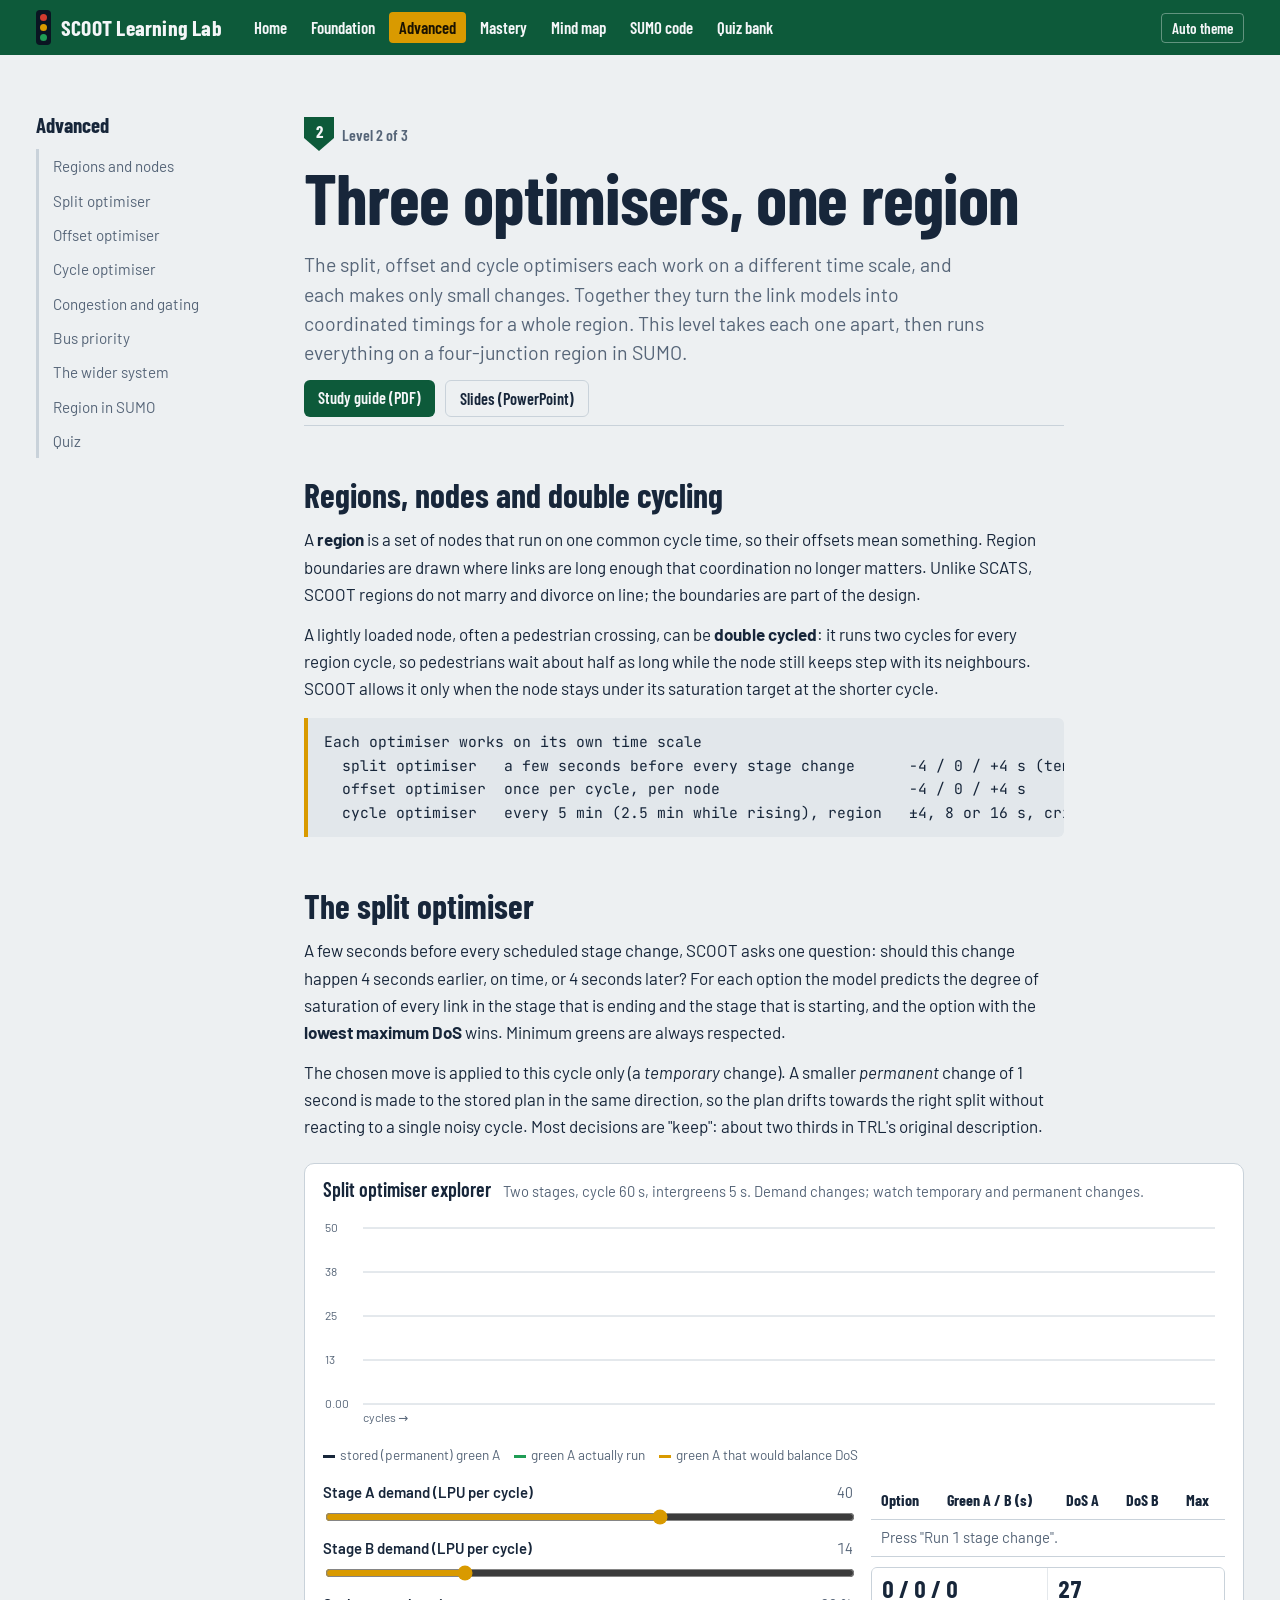
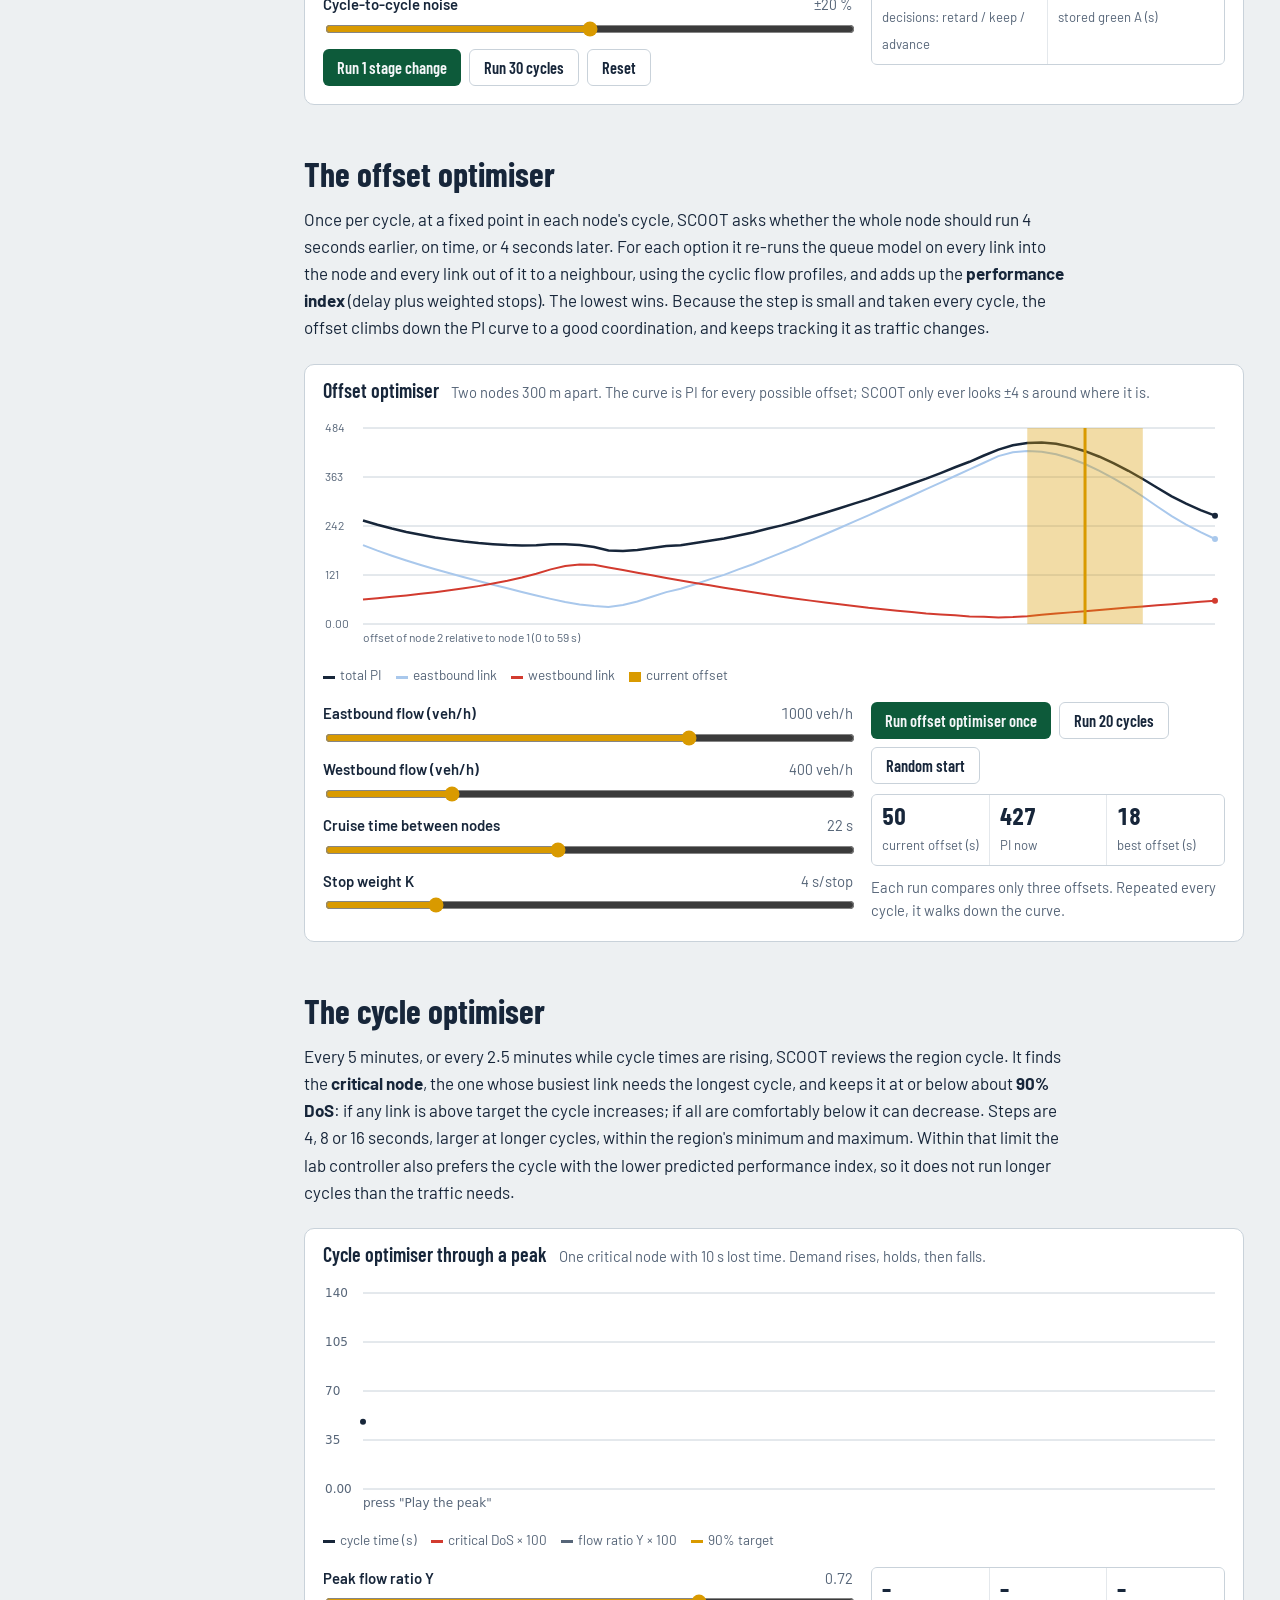
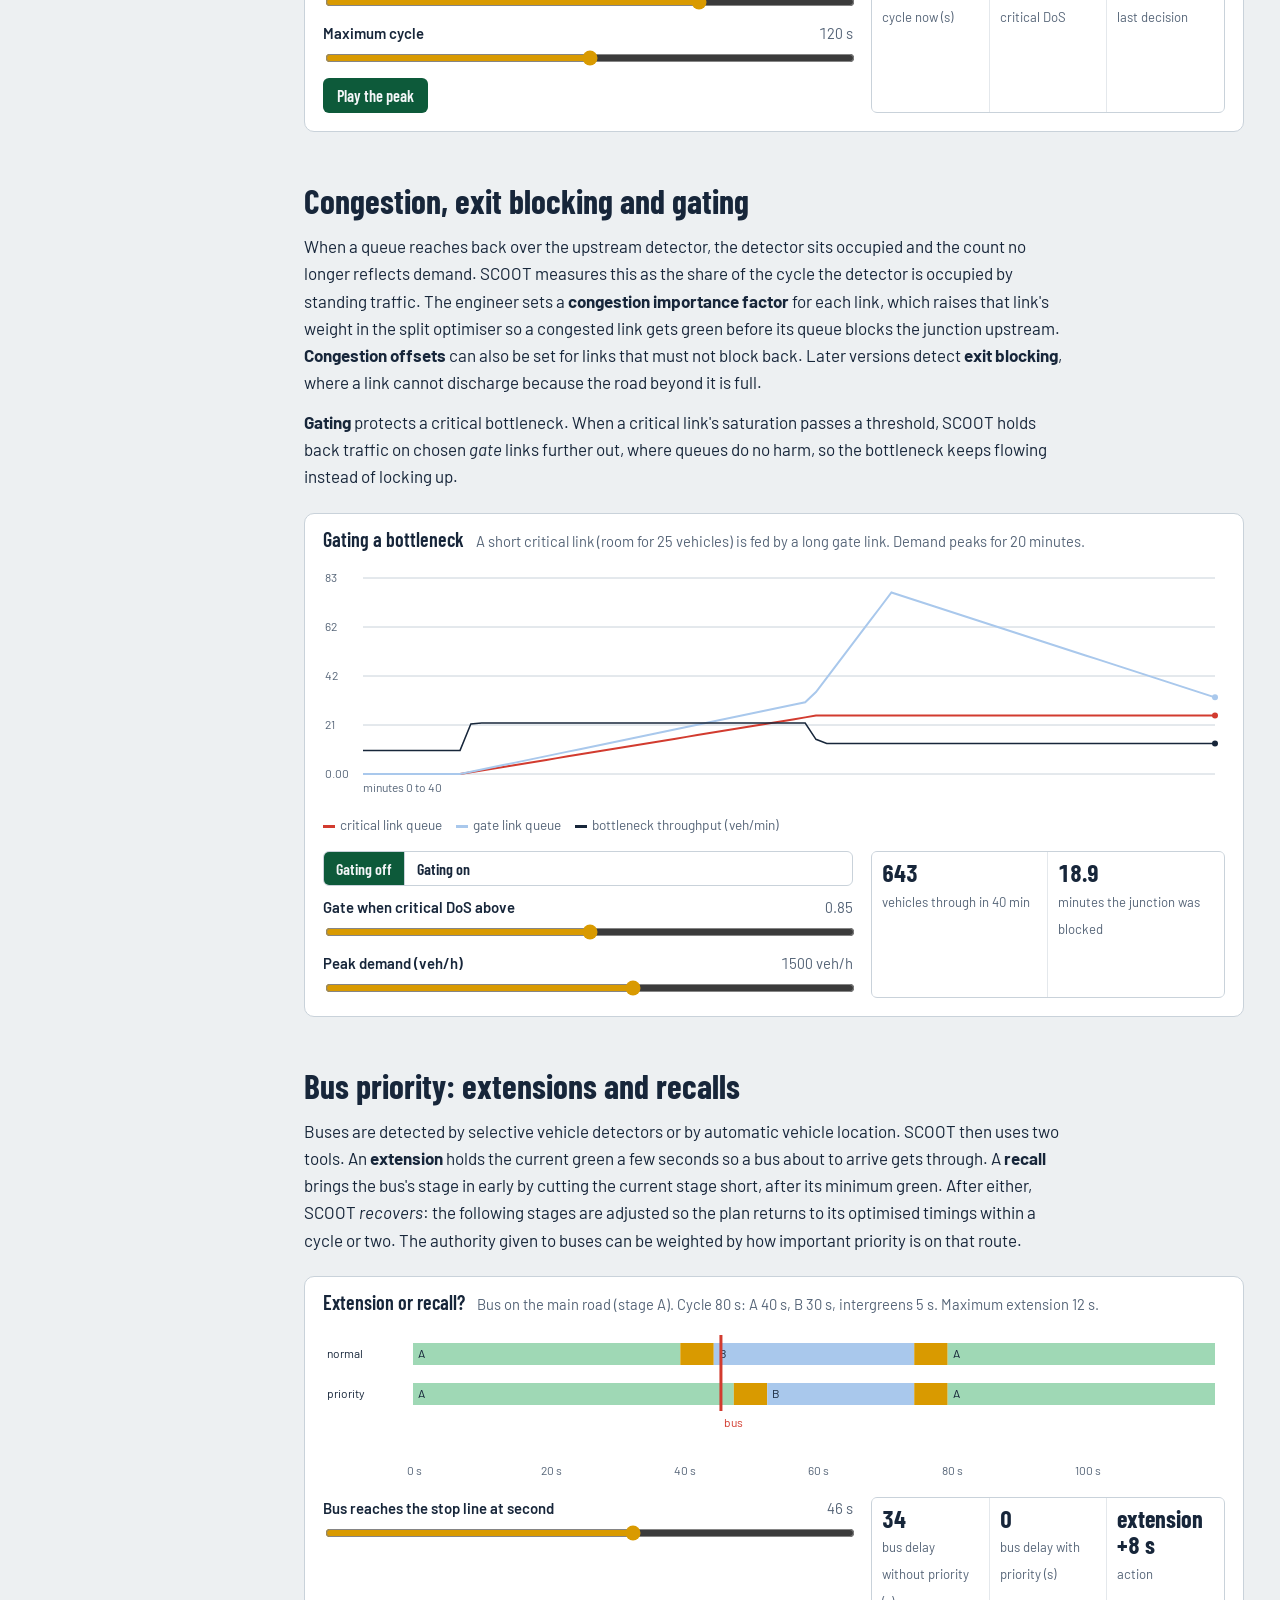
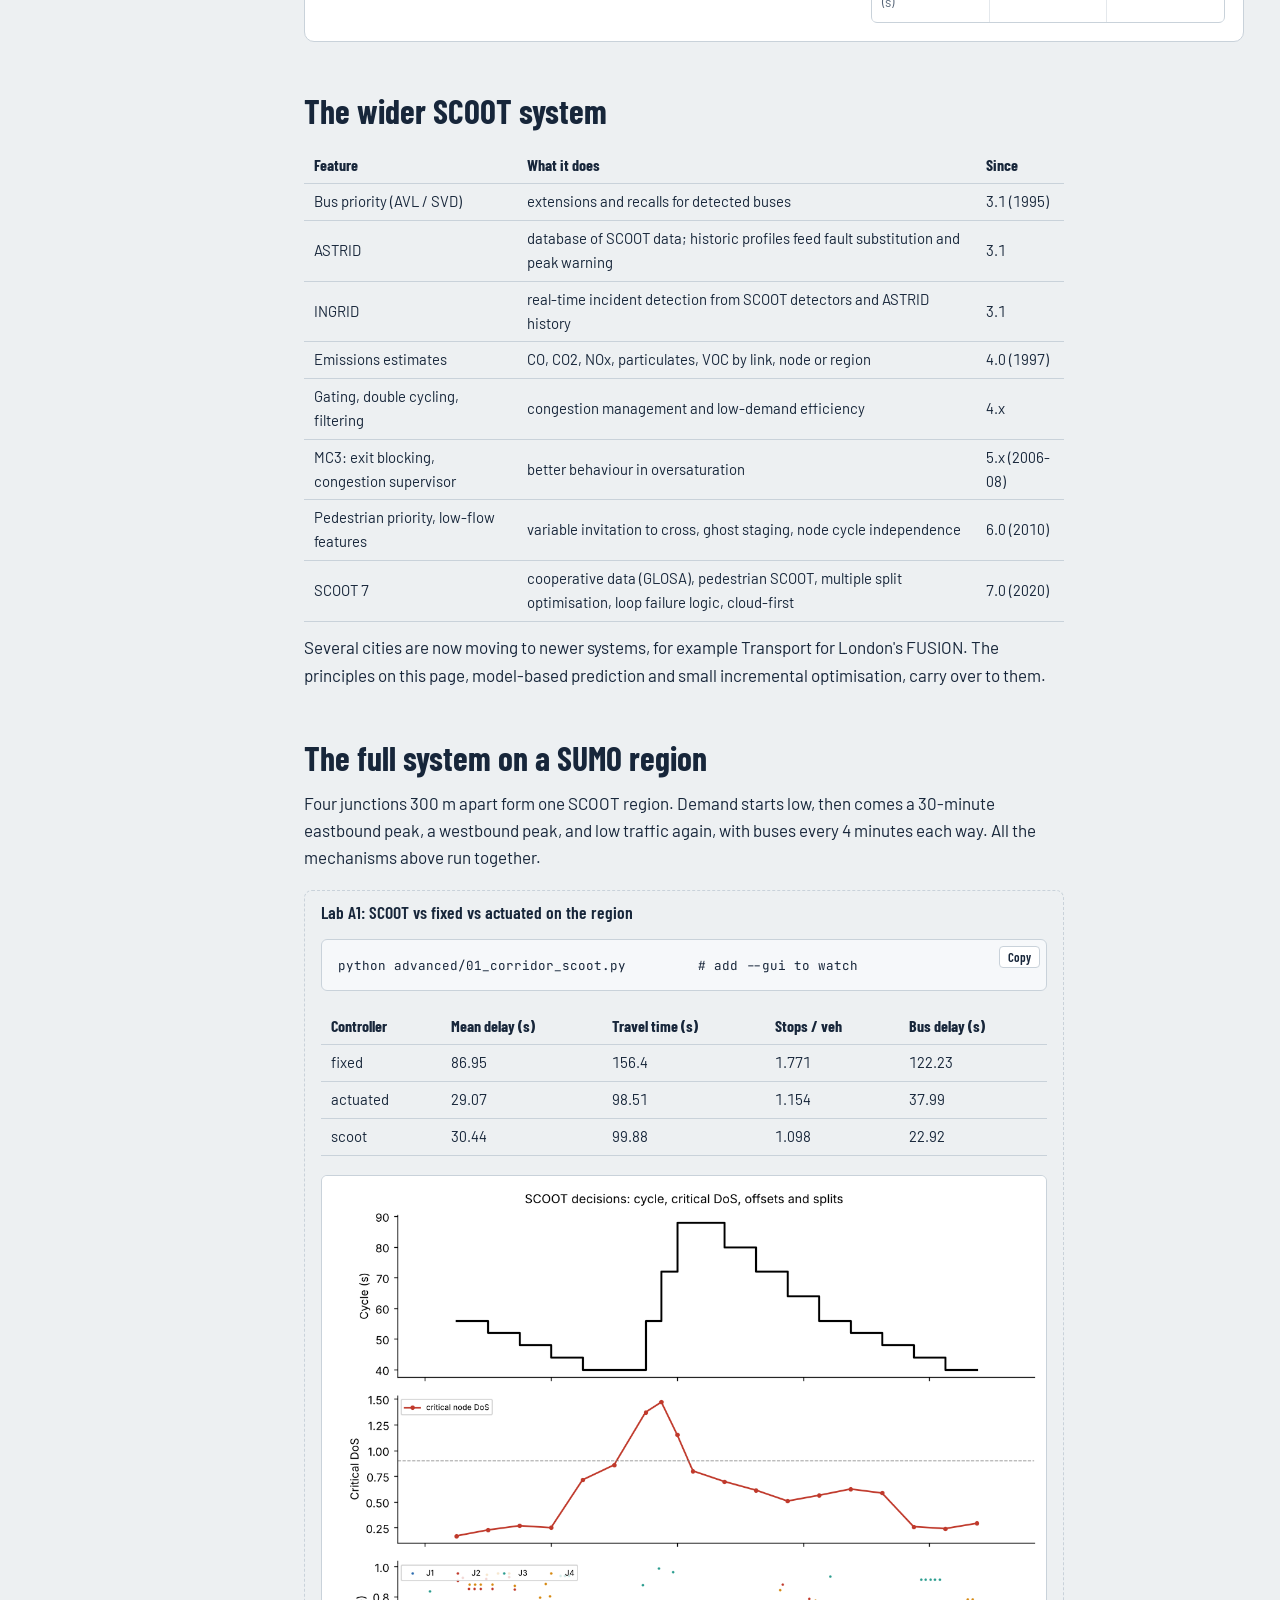
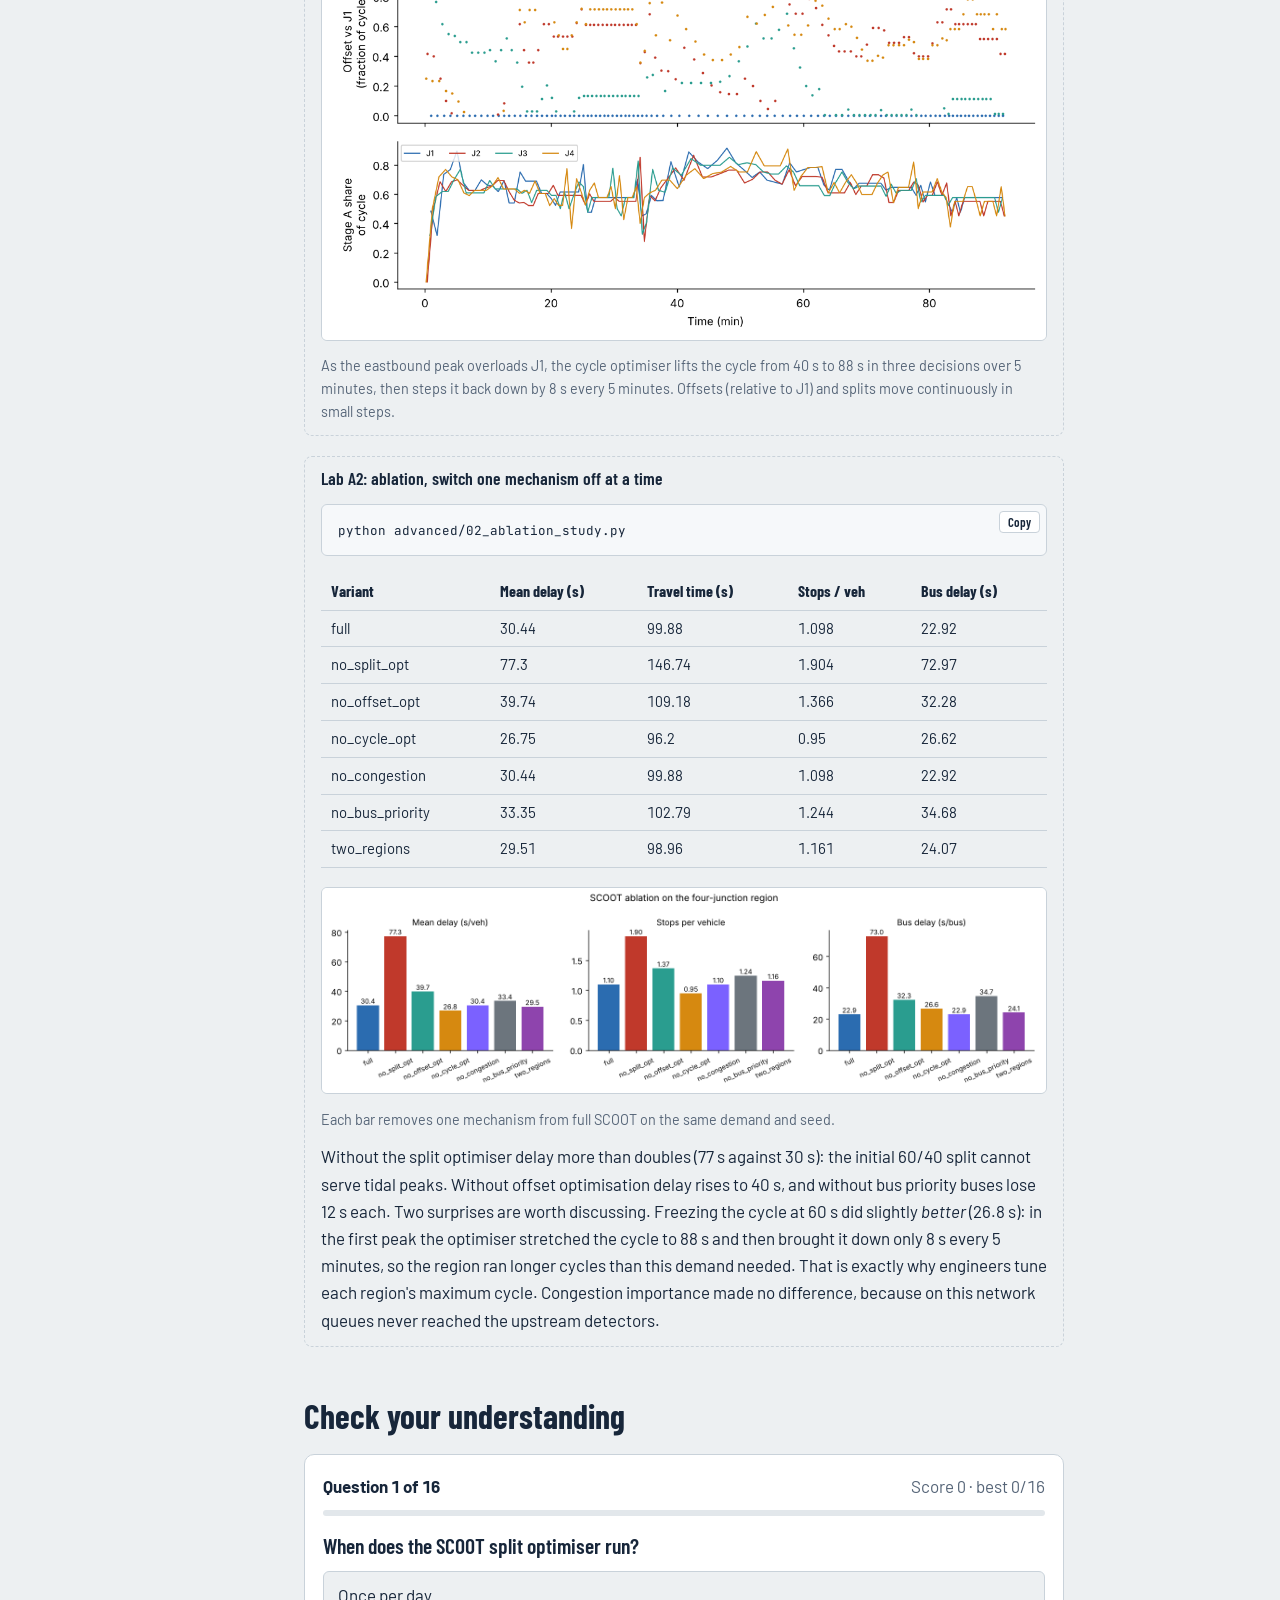
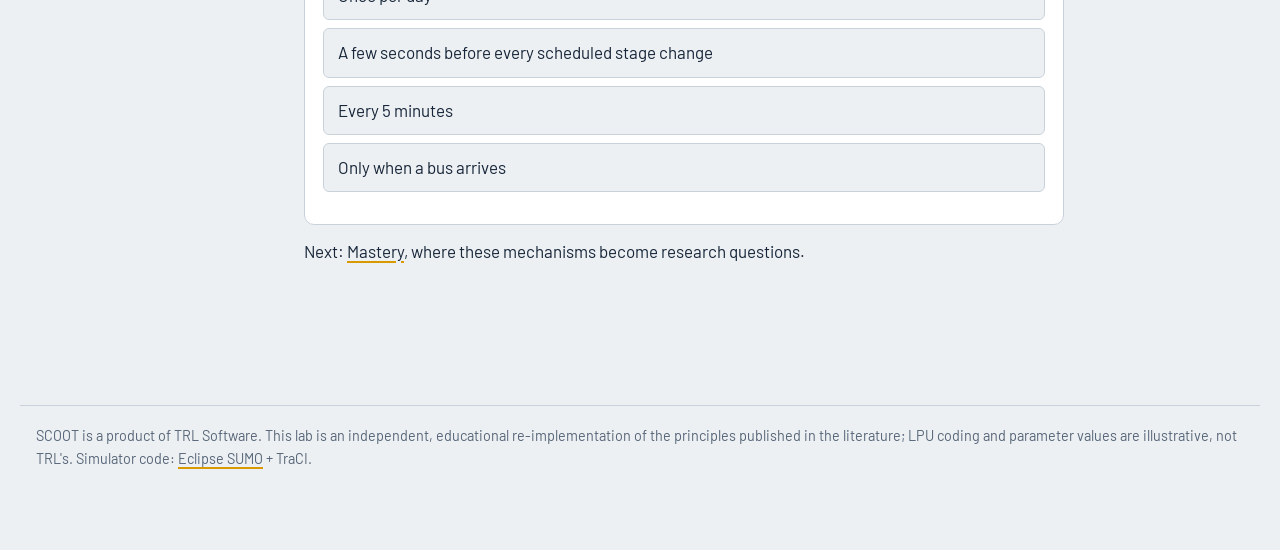
==== commit 30b81a03: "Add files via upload" ====
--- a/docs/advanced.html
+++ b/docs/advanced.html
@@ -17,6 +17,7 @@
       <span class="level-tag"><span class="shield">2</span>Level 2 of 3</span>
       <h1>Three optimisers, one region</h1>
       <p class="lede">The split, offset and cycle optimisers each work on a different time scale, and each makes only small changes. Together they turn the link models into coordinated timings for a whole region. This level takes each one apart, then runs everything on a four-junction region in SUMO.</p>
+      <p class="materials-links" style="display:flex;gap:10px;flex-wrap:wrap;margin-top:12px"><a class="btn" style="text-decoration:none" href="materials/SCOOT_Advanced_Study_Guide.pdf">Study guide (PDF)</a><a class="btn ghost" style="text-decoration:none" href="materials/SCOOT_Advanced_Presentation.pptx" download>Slides (PowerPoint)</a></p>
     </header>
 
     <section class="prose">
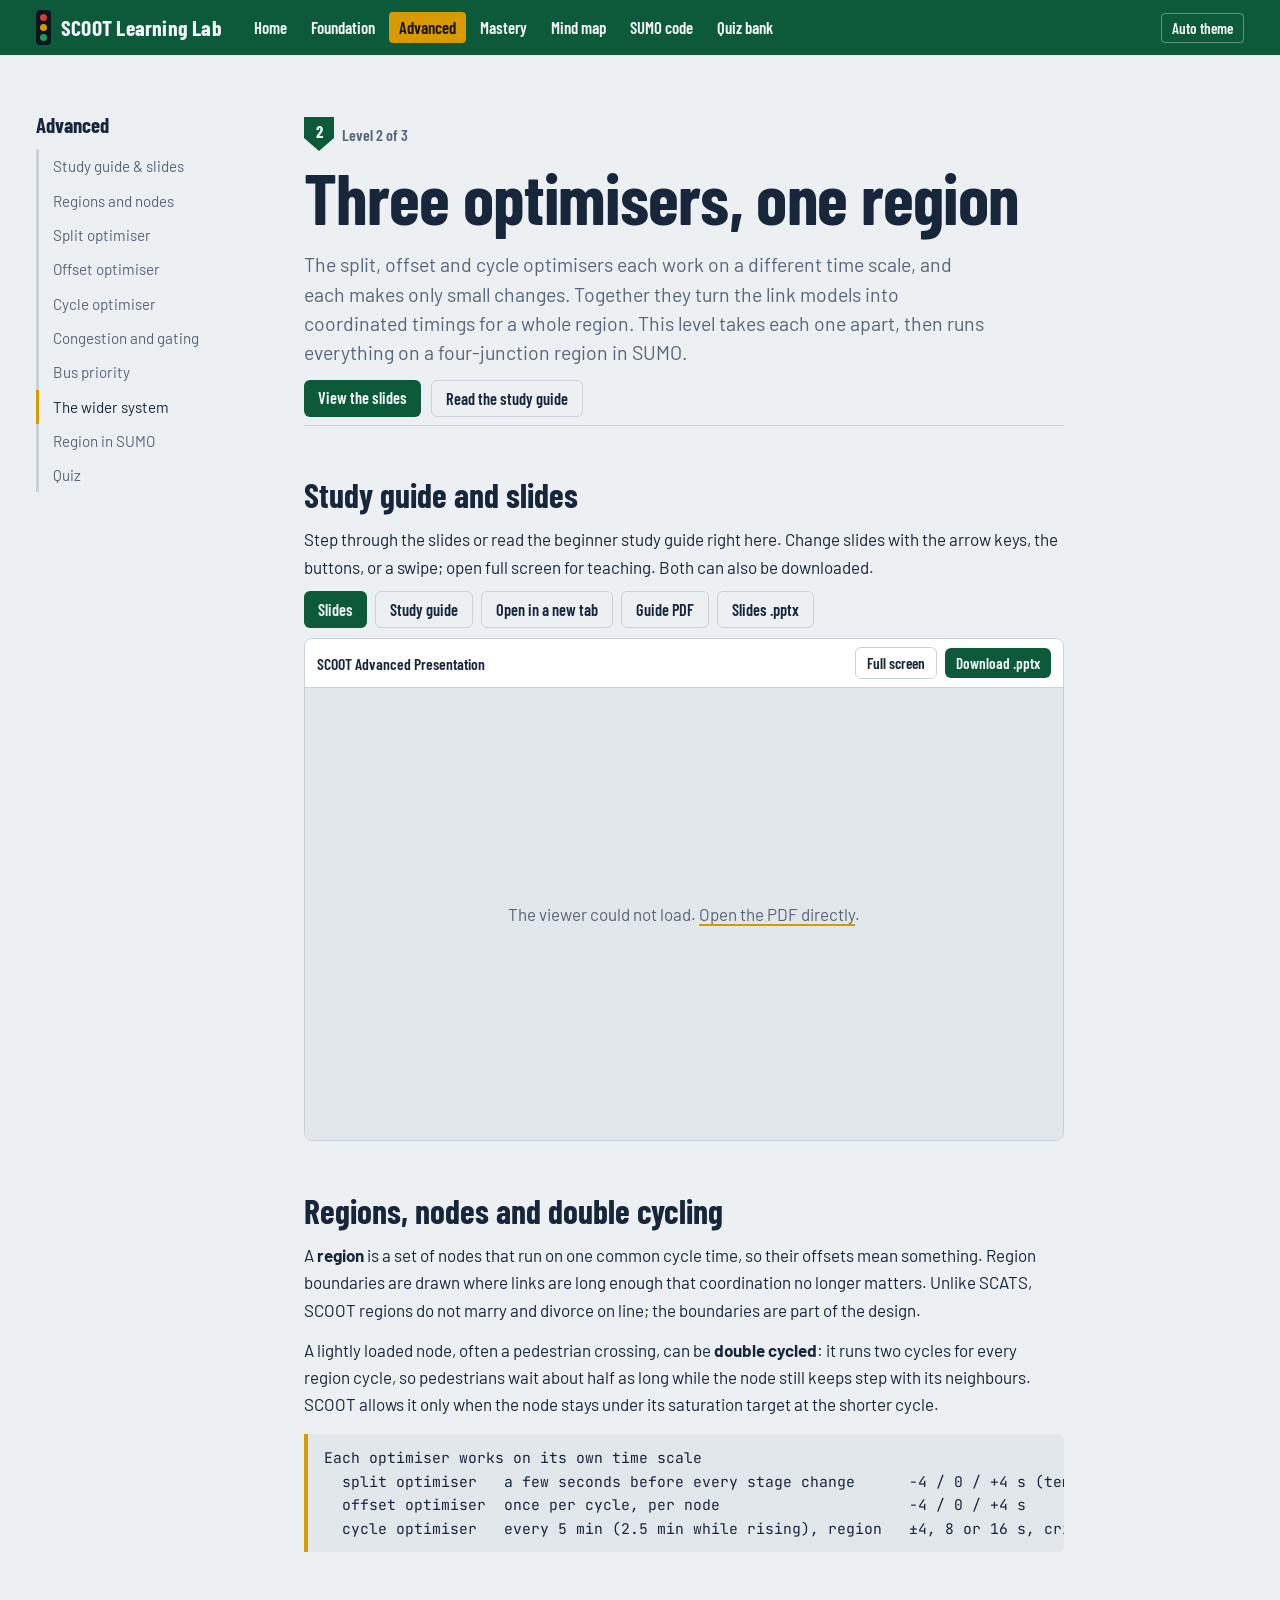
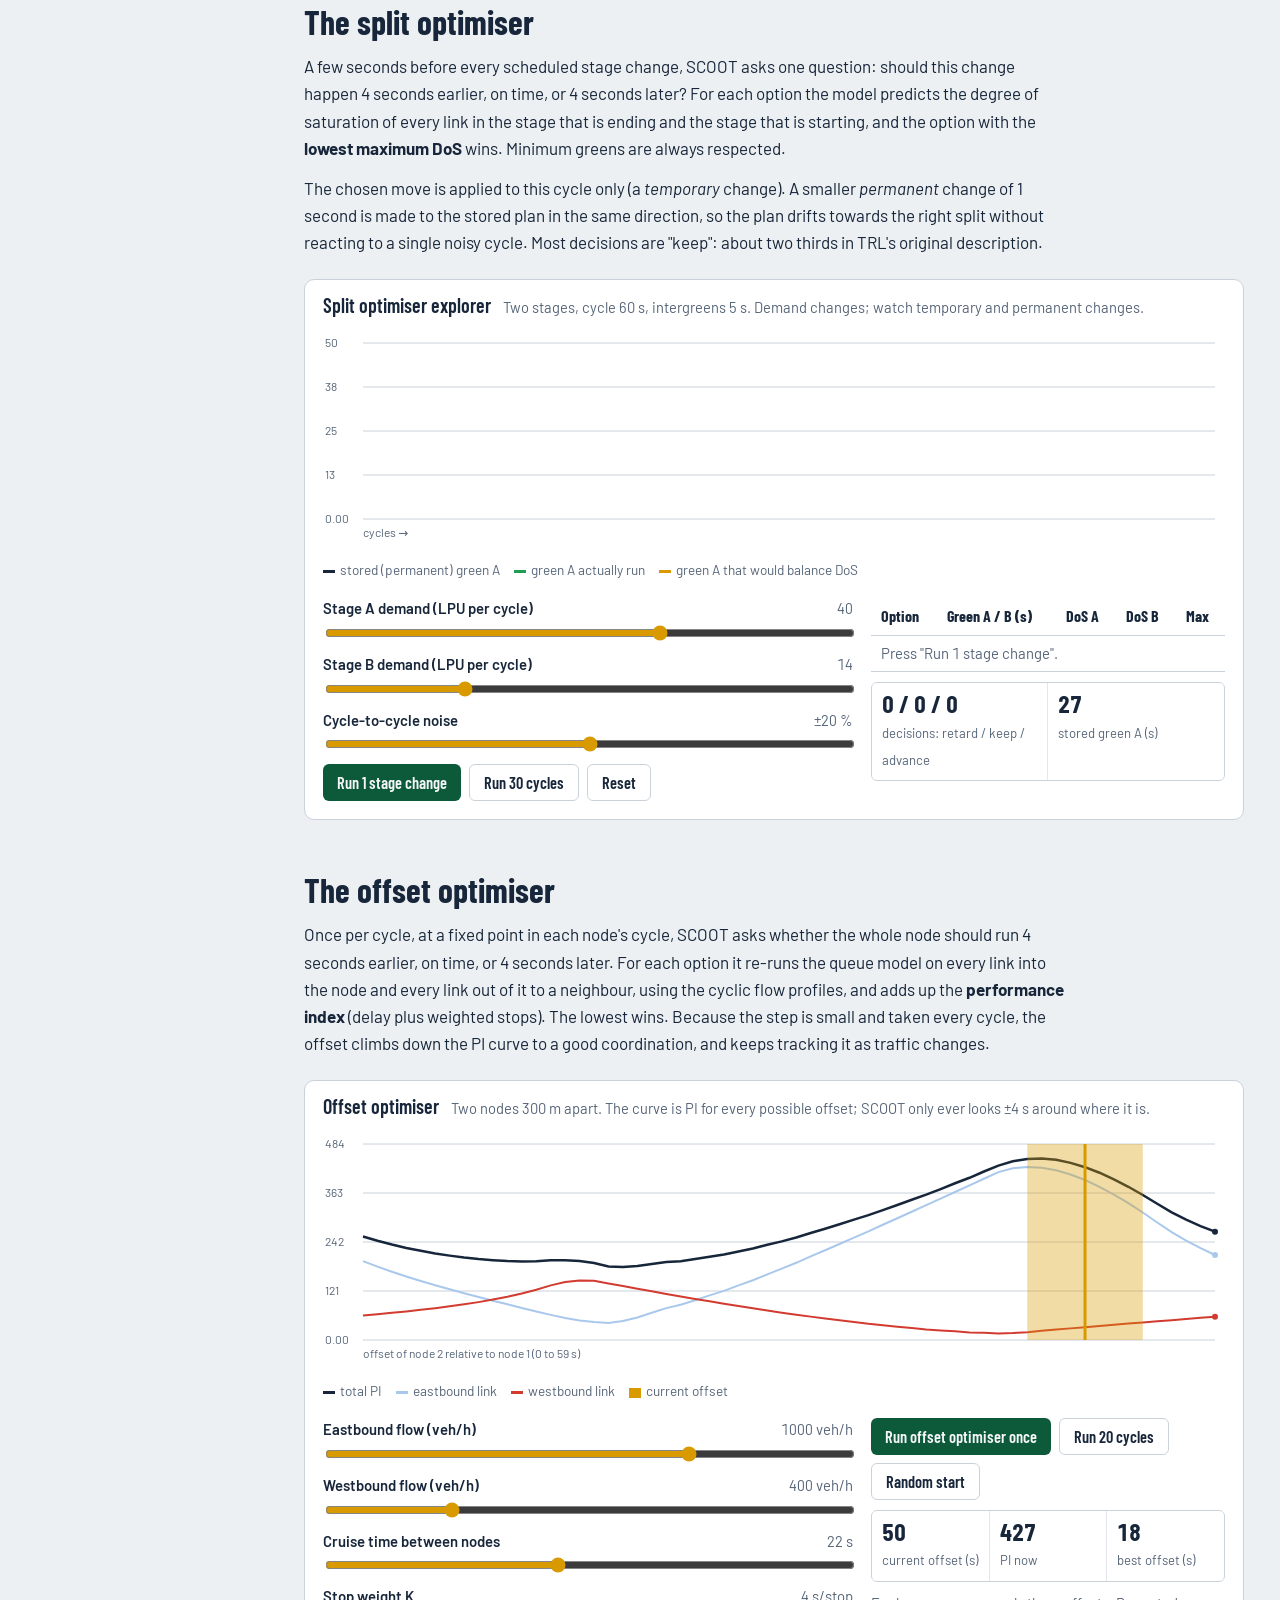
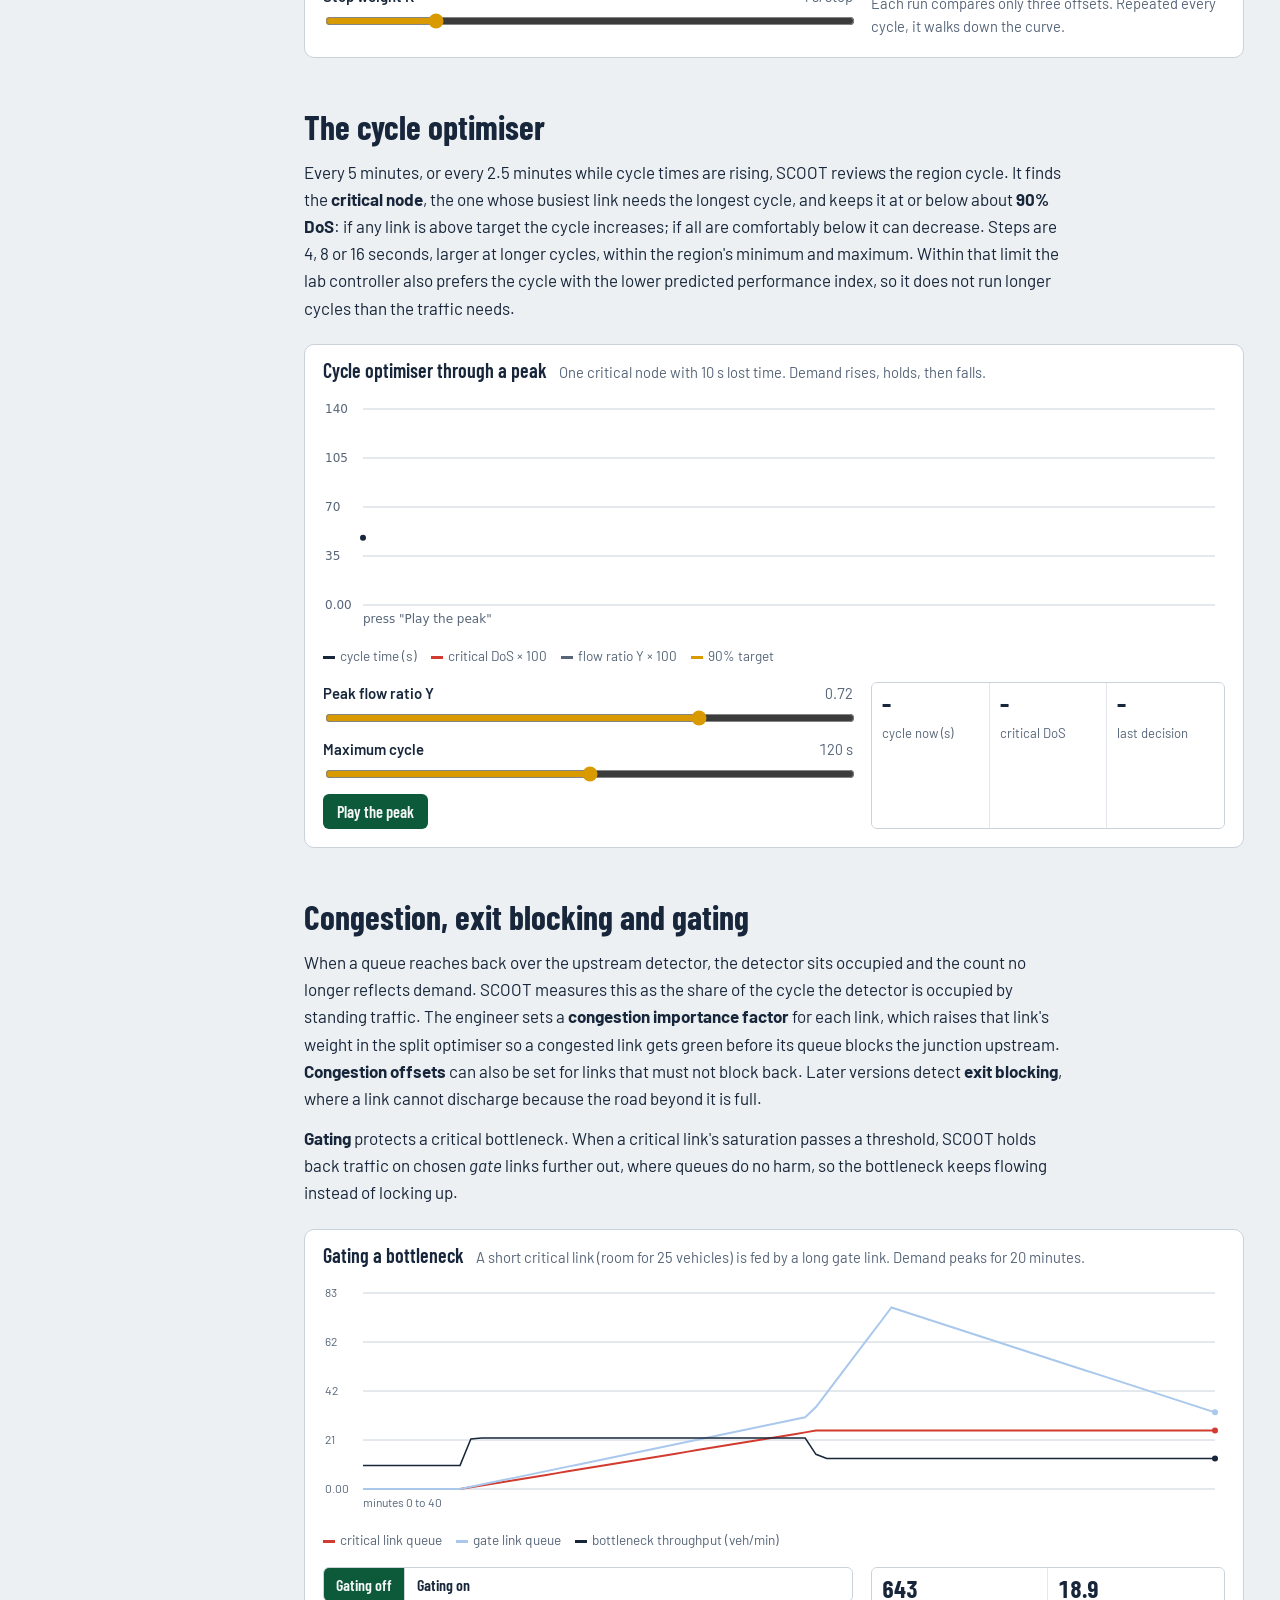
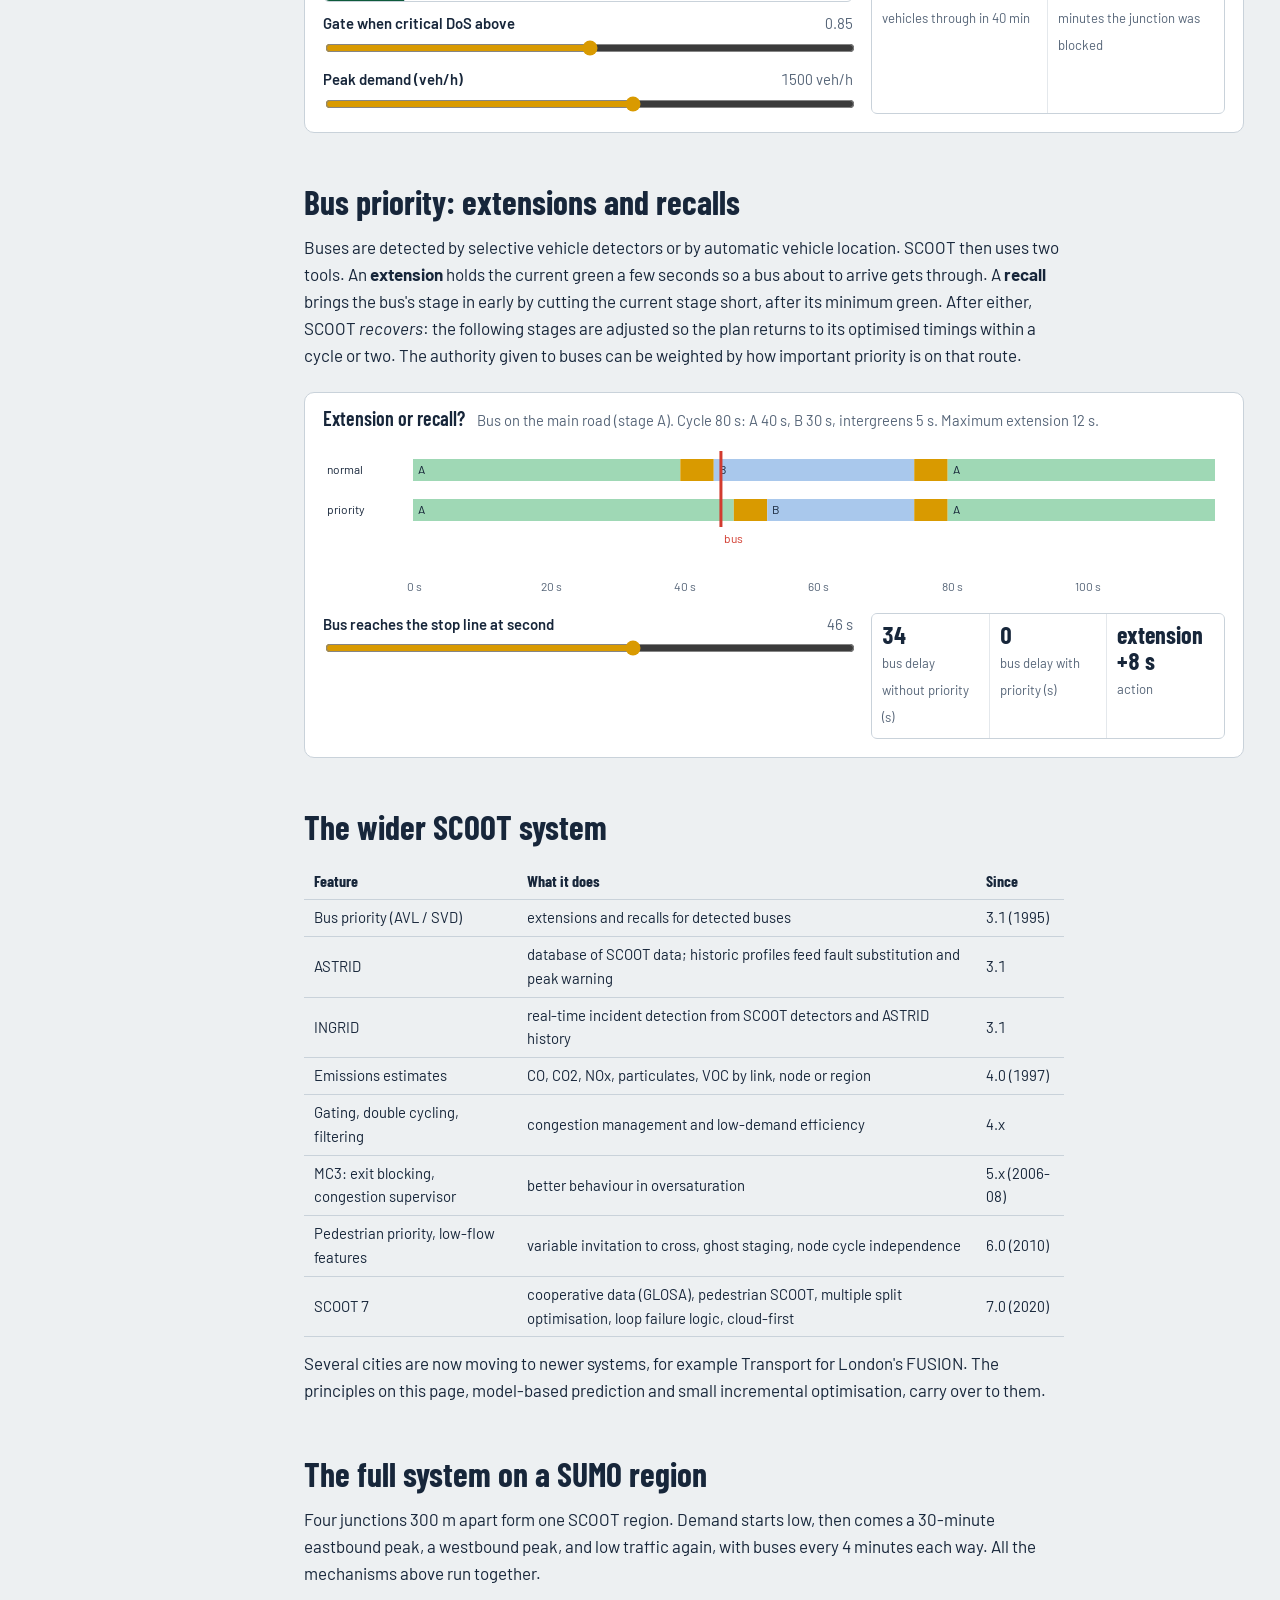
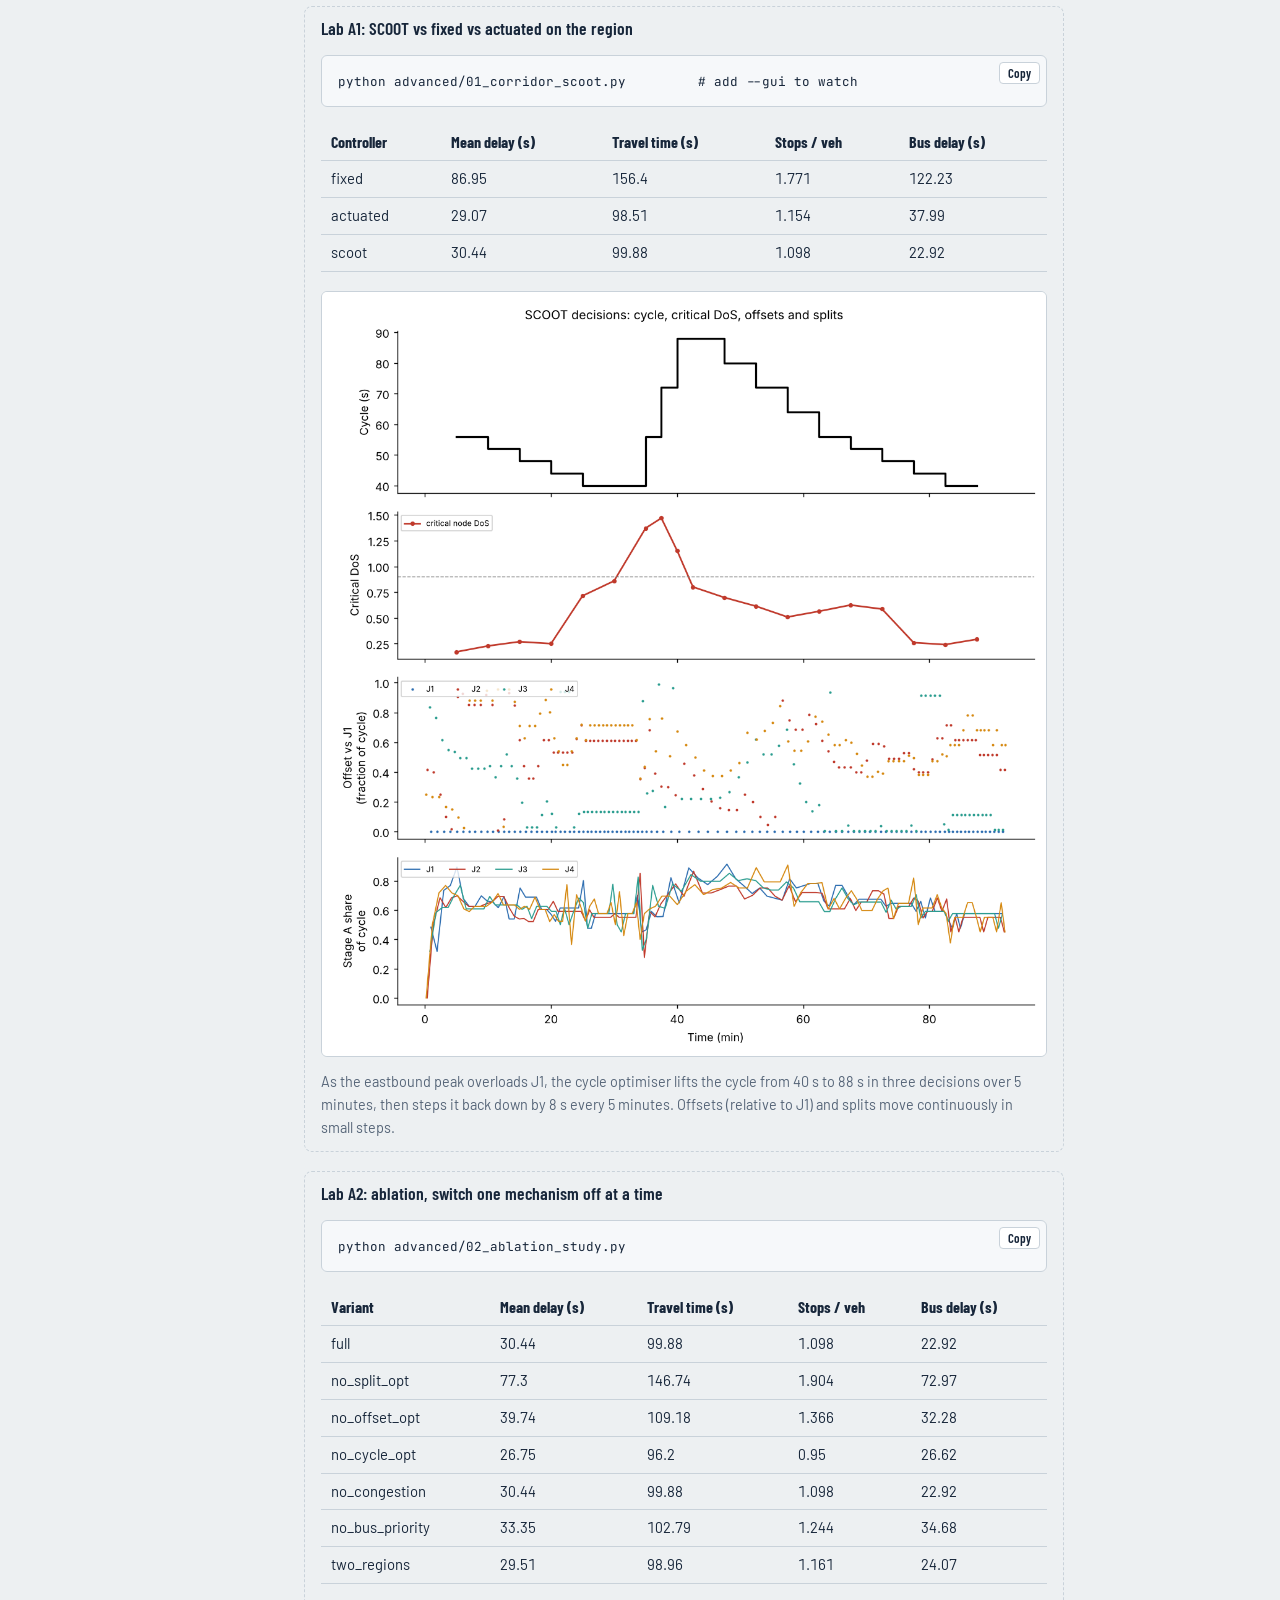
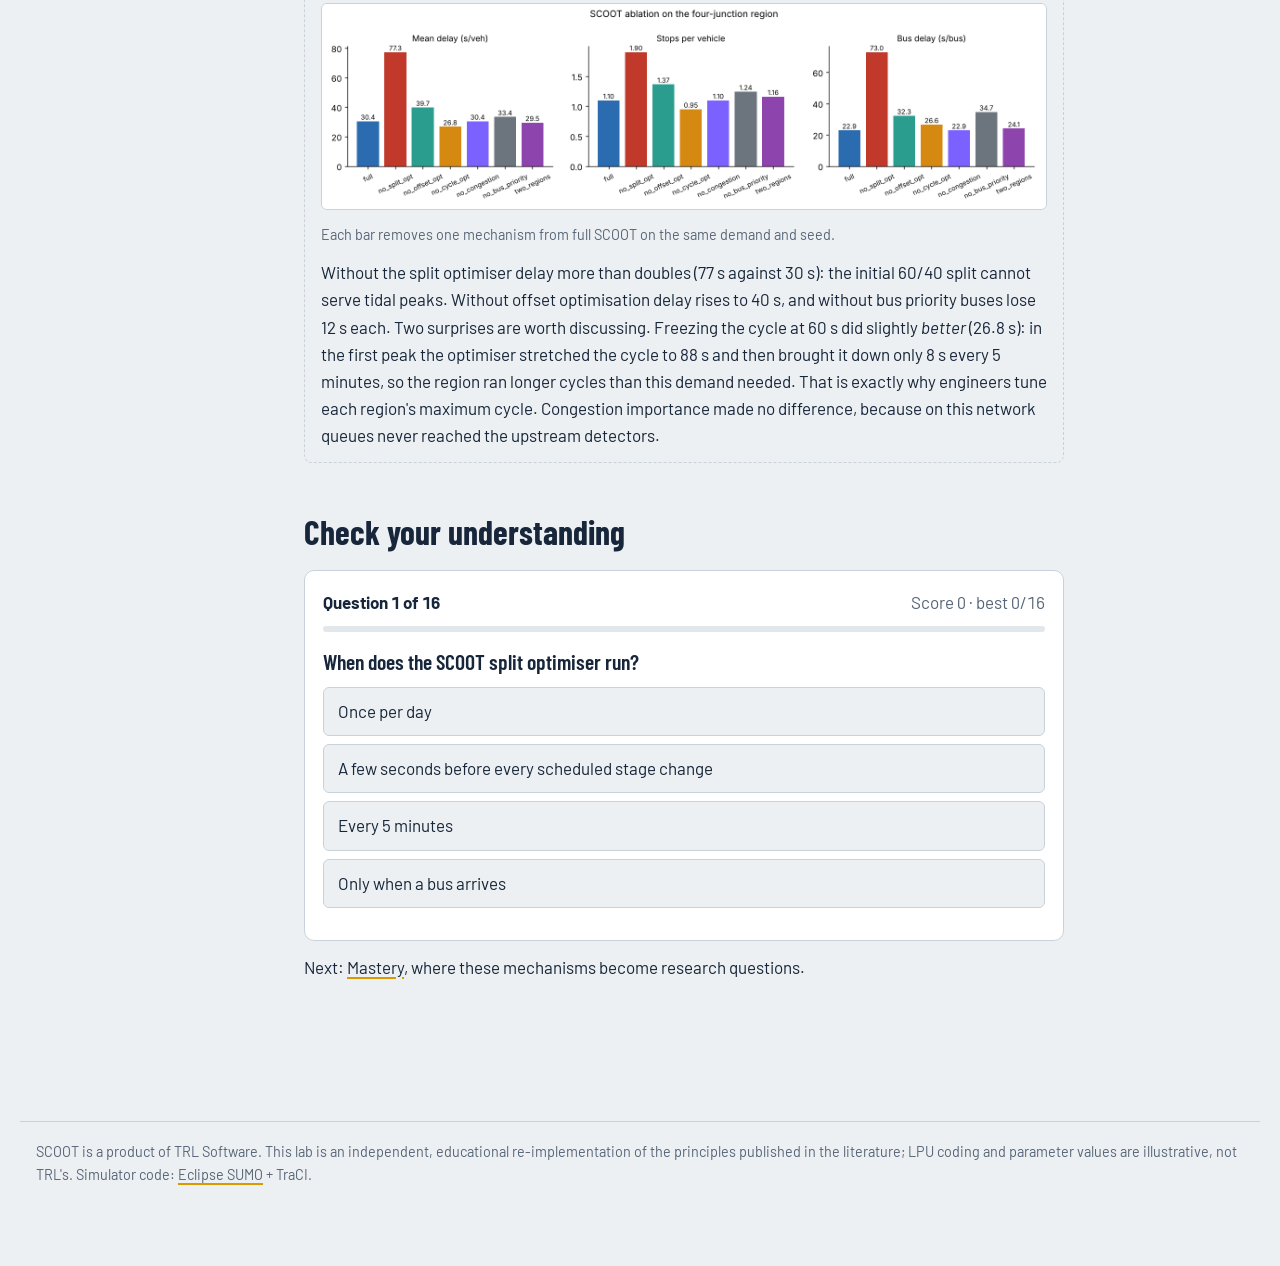
==== commit 4c6e2ce5: "Add files via upload" ====
--- a/docs/advanced.html
+++ b/docs/advanced.html
@@ -17,8 +17,40 @@
       <span class="level-tag"><span class="shield">2</span>Level 2 of 3</span>
       <h1>Three optimisers, one region</h1>
       <p class="lede">The split, offset and cycle optimisers each work on a different time scale, and each makes only small changes. Together they turn the link models into coordinated timings for a whole region. This level takes each one apart, then runs everything on a four-junction region in SUMO.</p>
-      <p class="materials-links" style="display:flex;gap:10px;flex-wrap:wrap;margin-top:12px"><a class="btn" style="text-decoration:none" href="materials/SCOOT_Advanced_Study_Guide.pdf">Study guide (PDF)</a><a class="btn ghost" style="text-decoration:none" href="materials/SCOOT_Advanced_Presentation.pptx" download>Slides (PowerPoint)</a></p>
+      <p class="materials-links" style="display:flex;gap:10px;flex-wrap:wrap;margin-top:12px"><a class="btn" style="text-decoration:none" href="#materials" data-open="slides">View the slides</a><a class="btn ghost" style="text-decoration:none" href="#materials" data-open="guide">Read the study guide</a></p>
     </header>
+
+    <section class="prose" id="materials-sec">
+      <h2 id="materials" data-short="Study guide &amp; slides">Study guide and slides</h2>
+      <p>Step through the slides or read the beginner study guide right here. Change slides with the arrow keys, the buttons, or a swipe; open full screen for teaching. Both can also be downloaded.</p>
+      <div class="mat-tabs" role="tablist" style="display:flex;gap:8px;flex-wrap:wrap;margin:10px 0">
+        <button class="btn" type="button" role="tab" aria-selected="true" data-mode="slides" data-src="viewer.html?doc=materials/SCOOT_Advanced_Presentation.pdf&amp;mode=slides&amp;dl=materials/SCOOT_Advanced_Presentation.pptx&amp;embed=1">Slides</button>
+        <button class="btn ghost" type="button" role="tab" aria-selected="false" data-mode="guide" data-src="viewer.html?doc=materials/SCOOT_Advanced_Study_Guide.pdf&amp;mode=guide&amp;embed=1">Study guide</button>
+        <a class="btn ghost" id="matFull" style="text-decoration:none" href="viewer.html?doc=materials/SCOOT_Advanced_Presentation.pdf&amp;mode=slides&amp;dl=materials/SCOOT_Advanced_Presentation.pptx" target="_blank" rel="noopener">Open in a new tab</a>
+        <a class="btn ghost" style="text-decoration:none" href="materials/SCOOT_Advanced_Study_Guide.pdf" download>Guide PDF</a>
+        <a class="btn ghost" style="text-decoration:none" href="materials/SCOOT_Advanced_Presentation.pptx" download>Slides .pptx</a>
+      </div>
+      <div id="matFrame" style="border:1px solid var(--line);border-radius:8px;overflow:hidden;aspect-ratio:16/10.6;width:100%;background:var(--sunk)">
+        <iframe id="matIframe" title="SCOOT Advanced slides and study guide" src="viewer.html?doc=materials/SCOOT_Advanced_Presentation.pdf&amp;mode=slides&amp;dl=materials/SCOOT_Advanced_Presentation.pptx&amp;embed=1" loading="lazy" allowfullscreen style="width:100%;height:100%;border:0;display:block"></iframe>
+      </div>
+      <script>
+      (function () {
+        var tabs = document.querySelectorAll('.mat-tabs [data-mode]'), ifr = document.getElementById('matIframe'),
+            box = document.getElementById('matFrame'), full = document.getElementById('matFull');
+        function pick(mode) {
+          tabs.forEach(function (b) {
+            var on = b.dataset.mode === mode;
+            b.className = on ? 'btn' : 'btn ghost'; b.setAttribute('aria-selected', on);
+            if (on) { ifr.src = b.dataset.src; full.href = b.dataset.src.replace('&embed=1', ''); }
+          });
+          if (mode === 'guide') { box.style.aspectRatio = 'auto'; box.style.height = '85vh'; }
+          else { box.style.height = ''; box.style.aspectRatio = '16/10.6'; }
+        }
+        tabs.forEach(function (b) { b.addEventListener('click', function () { pick(b.dataset.mode); }); });
+        document.querySelectorAll('[data-open]').forEach(function (a) { a.addEventListener('click', function () { pick(a.dataset.open); }); });
+      })();
+      </script>
+    </section>
 
     <section class="prose">
       <h2 id="regions" data-short="Regions and nodes">Regions, nodes and double cycling</h2>
